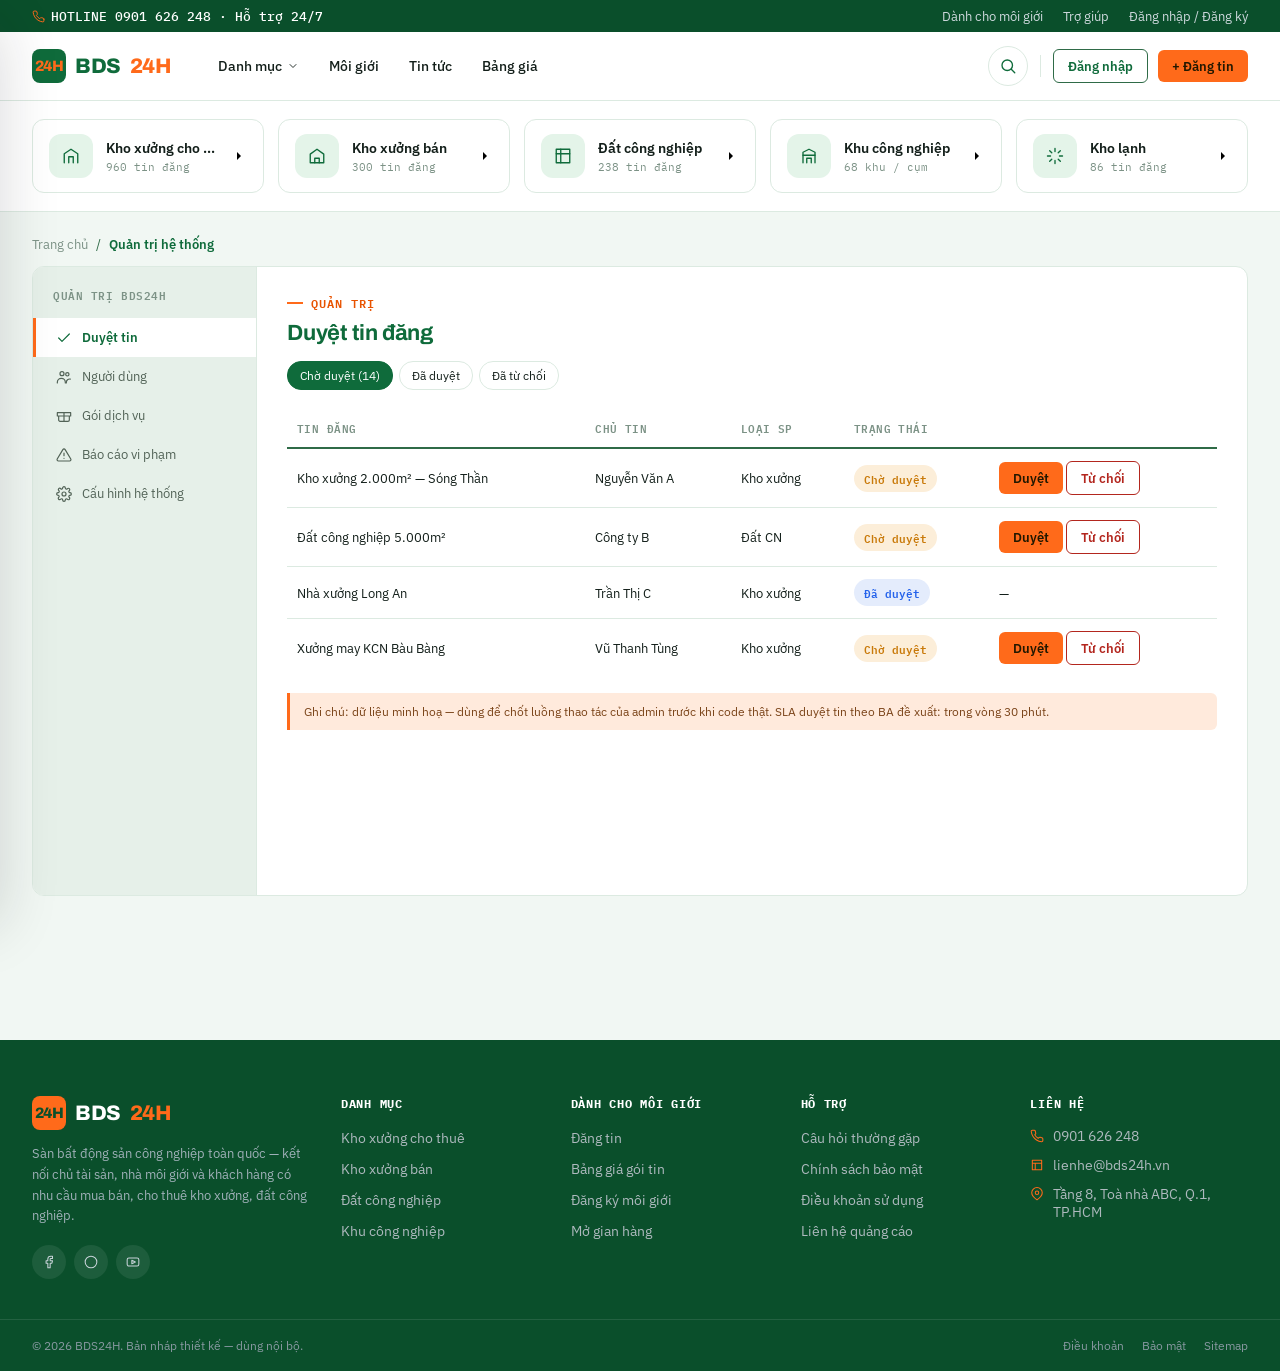
==== admin.html @ d1d82206 "Add files via upload" ====
<!doctype html>
<html lang="vi">
<head>
<meta charset="UTF-8">
<meta name="viewport" content="width=device-width, initial-scale=1.0">
<title>Trang quản trị — BDS24H</title>
<link rel="preconnect" href="https://fonts.googleapis.com">
<link href="https://fonts.googleapis.com/css2?family=Archivo:wght@600;700;800&family=IBM+Plex+Sans:wght@400;500;600&family=IBM+Plex+Mono:wght@400;500;600&display=swap" rel="stylesheet">
<link rel="stylesheet" href="assets/css/styles.css">
</head>
<body>

<!-- ============ HEADER (giống trang chủ) ============ -->
<div class="topbar">
  <div class="container">
    <div class="hotline">
      <svg class="ic" viewBox="0 0 24 24"><path d="M22 16.92v3a2 2 0 0 1-2.18 2 19.79 19.79 0 0 1-8.63-3.07 19.5 19.5 0 0 1-6-6 19.79 19.79 0 0 1-3.07-8.67A2 2 0 0 1 4.11 2h3a2 2 0 0 1 2 1.72c.127.96.361 1.903.7 2.81a2 2 0 0 1-.45 2.11L8.09 9.91a16 16 0 0 0 6 6l1.27-1.27a2 2 0 0 1 2.11-.45c.907.339 1.85.573 2.81.7A2 2 0 0 1 22 16.92z"/></svg>
      HOTLINE 0901 626 248 · Hỗ trợ 24/7
    </div>
    <div class="topbar-links">
      <a href="moi-gioi.html">Dành cho môi giới</a>
      <a href="#">Trợ giúp</a>
      <a href="#">Đăng nhập / Đăng ký</a>
    </div>
  </div>
</div>

<header class="site-header">
  <div class="header-row container">
    <a href="index.html" class="brand"><span class="mark">24H</span>BDS<span>24H</span></a>

    <button class="hamburger" aria-label="Menu">
      <svg class="ic" viewBox="0 0 24 24"><path d="M3 6h18M3 12h18M3 18h18"/></svg>
    </button>

    <ul class="main-nav">
      <li>
        <button class="nav-trigger">Danh mục
          <svg class="ic chev" viewBox="0 0 24 24"><path d="M6 9l6 6 6-6"/></svg>
        </button>
        <div class="megamenu">
          <div class="megamenu-col">
            <h4><svg class="ic" viewBox="0 0 24 24"><path d="M3 21V9l9-6 9 6v12"/><path d="M9 21v-8h6v8"/></svg>Kho xưởng cho thuê</h4>
            <a href="danh-sach.html">Trong khu công nghiệp <span class="count">612</span></a>
            <a href="danh-sach.html">Ngoài khu công nghiệp <span class="count">348</span></a>
          </div>
          <div class="megamenu-col">
            <h4><svg class="ic" viewBox="0 0 24 24"><path d="M3 9.5 12 3l9 6.5V21H3z"/><path d="M9 21v-6h6v6"/></svg>Kho xưởng bán</h4>
            <a href="danh-sach.html">Trong khu công nghiệp <span class="count">204</span></a>
            <a href="danh-sach.html">Ngoài khu công nghiệp <span class="count">96</span></a>
          </div>
          <div class="megamenu-col">
            <h4><svg class="ic" viewBox="0 0 24 24"><path d="M3 3h18v18H3z"/><path d="M3 9h18M9 3v18"/></svg>Đất công nghiệp</h4>
            <a href="danh-sach.html">Đất trong KCN <span class="count">150</span></a>
            <a href="danh-sach.html">Đất ngoài KCN <span class="count">88</span></a>
            <a href="khu-cong-nghiep.html">Khu công nghiệp <span class="count">42</span></a>
          </div>
          <div class="megamenu-promo">
            <div class="mp-card">
              <svg class="wm" viewBox="0 0 24 24" fill="none" stroke="currentColor" stroke-width="1.5"><path d="M4 21V7l8-4 8 4v14"/><path d="M4 11h16M9 21v-6h6v6"/></svg>
              <h5>Đăng tin miễn phí</h5>
              <p>Tiếp cận hàng nghìn nhà đầu tư mỗi ngày.</p>
              <a href="dang-tin.html" class="btn sm">+ Đăng tin ngay</a>
            </div>
          </div>
        </div>
      </li>
      <li><a href="moi-gioi.html">Môi giới</a></li>
      <li><a href="tin-tuc.html">Tin tức</a></li>
      <li><a href="goi-tin.html">Bảng giá</a></li>
    </ul>

    <div class="header-actions">
      <button class="header-search-btn" aria-label="Tìm kiếm">
        <svg class="ic" viewBox="0 0 24 24"><circle cx="11" cy="11" r="7"/><path d="m21 21-4.3-4.3"/></svg>
      </button>
      <div class="divider-v"></div>
      <a href="#" class="btn ghost sm">Đăng nhập</a>
      <a href="dang-tin.html" class="btn sm">+ Đăng tin</a>
    </div>
  </div>
</header>

<!-- ============ MOBILE NAV DRAWER ============ -->
<div class="mobile-nav">
  <div class="mn-head">
    <a href="index.html" class="brand"><span class="mark">24H</span>BDS<span>24H</span></a>
    <button class="mn-close" aria-label="Đóng menu"><svg class="ic" viewBox="0 0 24 24"><path d="M18 6 6 18M6 6l12 12"/></svg></button>
  </div>
  <div class="mn-search">
    <svg class="ic ic-in" viewBox="0 0 24 24"><circle cx="11" cy="11" r="7"/><path d="m21 21-4.3-4.3"/></svg>
    <input placeholder="Tìm kho xưởng, đất công nghiệp...">
  </div>
  <nav class="mn-links">
    <div class="mn-group-title">Danh mục</div>
    <a href="danh-sach.html"><svg class="ic sm" viewBox="0 0 24 24"><path d="M3 21V9l9-6 9 6v12"/><path d="M9 21v-8h6v8"/></svg>Kho xưởng cho thuê</a>
    <a href="danh-sach.html"><svg class="ic sm" viewBox="0 0 24 24"><path d="M3 9.5 12 3l9 6.5V21H3z"/><path d="M9 21v-6h6v6"/></svg>Kho xưởng bán</a>
    <a href="danh-sach.html"><svg class="ic sm" viewBox="0 0 24 24"><path d="M3 3h18v18H3z"/><path d="M3 9h18M9 3v18"/></svg>Đất công nghiệp</a>
    <a href="khu-cong-nghiep.html"><svg class="ic sm" viewBox="0 0 24 24"><path d="M4 21V7l8-4 8 4v14"/><path d="M4 11h16M9 21v-6h6v6"/></svg>Khu công nghiệp</a>
    <div class="mn-group-title">Khác</div>
    <a href="moi-gioi.html"><svg class="ic sm" viewBox="0 0 24 24"><circle cx="9" cy="7" r="3"/><path d="M2 21v-1a6 6 0 0 1 12 0v1"/><circle cx="17" cy="8" r="2.5"/><path d="M15.5 21v-1a5 5 0 0 1 6-4.9"/></svg>Môi giới</a>
    <a href="tin-tuc.html"><svg class="ic sm" viewBox="0 0 24 24"><path d="M4 4h16v16H4zM4 9h16M9 9v11"/></svg>Tin tức</a>
    <a href="goi-tin.html"><svg class="ic sm" viewBox="0 0 24 24"><path d="M20 12v6a2 2 0 0 1-2 2H6a2 2 0 0 1-2-2v-6M2 7h20v5H2zM12 7v13"/></svg>Bảng giá gói tin</a>
  </nav>
  <div class="mn-foot">
    <div class="mn-actions">
      <a href="#" class="btn ghost block">Đăng nhập</a>
      <a href="dang-tin.html" class="btn block">+ Đăng tin</a>
    </div>
    <div class="mn-hotline"><svg class="ic sm" viewBox="0 0 24 24"><path d="M22 16.92v3a2 2 0 0 1-2.18 2 19.79 19.79 0 0 1-8.63-3.07 19.5 19.5 0 0 1-6-6 19.79 19.79 0 0 1-3.07-8.67A2 2 0 0 1 4.11 2h3a2 2 0 0 1 2 1.72c.127.96.361 1.903.7 2.81a2 2 0 0 1-.45 2.11L8.09 9.91a16 16 0 0 0 6 6l1.27-1.27a2 2 0 0 1 2.11-.45c.907.339 1.85.573 2.81.7A2 2 0 0 1 22 16.92z"/></svg>HOTLINE 0901 626 248</div>
  </div>
</div>
<div class="nav-overlay"></div>

<!-- ============ CATEGORY RAIL (kiểu sàn TMĐT) ============ -->
<nav class="category-rail" aria-label="Danh mục nhanh">
  <div class="crail-list">
    <a class="crail-card" href="danh-sach.html">
      <span class="cc-icon"><svg class="ic" viewBox="0 0 24 24"><path d="M3 21V9l9-6 9 6v12"/><path d="M9 21v-8h6v8"/></svg></span>
      <span class="cc-text"><b>Kho xưởng cho thuê</b><small>960 tin đăng</small></span>
      <svg class="cc-arrow" viewBox="0 0 24 24"><path d="M9 6l6 6-6 6"/></svg>
    </a>
    <a class="crail-card" href="danh-sach.html">
      <span class="cc-icon"><svg class="ic" viewBox="0 0 24 24"><path d="M3 9.5 12 3l9 6.5V21H3z"/><path d="M9 21v-6h6v6"/></svg></span>
      <span class="cc-text"><b>Kho xưởng bán</b><small>300 tin đăng</small></span>
      <svg class="cc-arrow" viewBox="0 0 24 24"><path d="M9 6l6 6-6 6"/></svg>
    </a>
    <a class="crail-card" href="danh-sach.html">
      <span class="cc-icon"><svg class="ic" viewBox="0 0 24 24"><path d="M3 3h18v18H3z"/><path d="M3 9h18M9 3v18"/></svg></span>
      <span class="cc-text"><b>Đất công nghiệp</b><small>238 tin đăng</small></span>
      <svg class="cc-arrow" viewBox="0 0 24 24"><path d="M9 6l6 6-6 6"/></svg>
    </a>
    <a class="crail-card" href="khu-cong-nghiep.html">
      <span class="cc-icon"><svg class="ic" viewBox="0 0 24 24"><path d="M4 21V7l8-4 8 4v14"/><path d="M4 11h16M9 21v-6h6v6"/></svg></span>
      <span class="cc-text"><b>Khu công nghiệp</b><small>68 khu / cụm</small></span>
      <svg class="cc-arrow" viewBox="0 0 24 24"><path d="M9 6l6 6-6 6"/></svg>
    </a>
    <a class="crail-card" href="danh-sach.html">
      <span class="cc-icon"><svg class="ic" viewBox="0 0 24 24"><path d="M12 2v4M12 18v4M4.9 4.9l2.8 2.8M16.3 16.3l2.8 2.8M2 12h4M18 12h4M4.9 19.1l2.8-2.8M16.3 7.7l2.8-2.8"/></svg></span>
      <span class="cc-text"><b>Kho lạnh</b><small>86 tin đăng</small></span>
      <svg class="cc-arrow" viewBox="0 0 24 24"><path d="M9 6l6 6-6 6"/></svg>
    </a>
  </div>
</nav>


<!-- ============ TRANG QUẢN TRỊ ============ -->
<div class="container" style="padding-top:24px;padding-bottom:64px">
  <div class="breadcrumb">
    <a href="index.html">Trang chủ</a><span class="sep">/</span>
    <span class="curr">Quản trị hệ thống</span>
  </div>

  <div class="appgrid">
    <div class="sidenav">
      <div class="sn-head">Quản trị BDS24H</div>
      <a class="on" data-panel="duyet"><svg class="ic" viewBox="0 0 24 24"><path d="M20 6 9 17l-5-5"/></svg>Duyệt tin</a>
      <a data-panel="user"><svg class="ic" viewBox="0 0 24 24"><circle cx="9" cy="7" r="3"/><path d="M2 21v-1a6 6 0 0 1 12 0v1"/><circle cx="17" cy="8" r="2.5"/><path d="M15.5 21v-1a5 5 0 0 1 6-4.9"/></svg>Người dùng</a>
      <a data-panel="goi"><svg class="ic" viewBox="0 0 24 24"><path d="M20 12v6a2 2 0 0 1-2 2H6a2 2 0 0 1-2-2v-6M2 7h20v5H2zM12 7v13"/></svg>Gói dịch vụ</a>
      <a data-panel="baocao"><svg class="ic" viewBox="0 0 24 24"><path d="M12 9v4M12 17h.01"/><path d="M10.29 3.86 1.82 18a2 2 0 0 0 1.71 3h16.94a2 2 0 0 0 1.71-3L13.71 3.86a2 2 0 0 0-3.42 0z"/></svg>Báo cáo vi phạm</a>
      <a data-panel="config"><svg class="ic" viewBox="0 0 24 24"><circle cx="12" cy="12" r="3"/><path d="M19.4 15a1.7 1.7 0 0 0 .3 1.9l.1.1a2 2 0 1 1-2.8 2.8l-.1-.1a1.7 1.7 0 0 0-1.9-.3 1.7 1.7 0 0 0-1 1.5V21a2 2 0 1 1-4 0v-.1a1.7 1.7 0 0 0-1-1.6 1.7 1.7 0 0 0-1.9.3l-.1.1a2 2 0 1 1-2.8-2.8l.1-.1a1.7 1.7 0 0 0 .3-1.9 1.7 1.7 0 0 0-1.5-1H3a2 2 0 1 1 0-4h.1a1.7 1.7 0 0 0 1.6-1 1.7 1.7 0 0 0-.3-1.9l-.1-.1a2 2 0 1 1 2.8-2.8l.1.1a1.7 1.7 0 0 0 1.9.3H9a1.7 1.7 0 0 0 1-1.5V3a2 2 0 1 1 4 0v.1a1.7 1.7 0 0 0 1 1.5 1.7 1.7 0 0 0 1.9-.3l.1-.1a2 2 0 1 1 2.8 2.8l-.1.1a1.7 1.7 0 0 0-.3 1.9V9a1.7 1.7 0 0 0 1.5 1H21a2 2 0 1 1 0 4h-.1a1.7 1.7 0 0 0-1.5 1z"/></svg>Cấu hình hệ thống</a>
    </div>

    <div class="appmain">
      <!-- PANEL: DUYỆT TIN -->
      <div class="panel on" data-panel="duyet">
        <div class="eyebrow">Quản trị</div>
        <h1 style="font-size:22px;margin-bottom:16px">Duyệt tin đăng</h1>
        <div class="chiprow" style="margin-bottom:18px"><span class="chip on">Chờ duyệt (14)</span><span class="chip">Đã duyệt</span><span class="chip">Đã từ chối</span></div>
        <table>
          <tr><th>Tin đăng</th><th>Chủ tin</th><th>Loại SP</th><th>Trạng thái</th><th></th></tr>
          <tr><td>Kho xưởng 2.000m² — Sóng Thần</td><td>Nguyễn Văn A</td><td>Kho xưởng</td><td><span class="badge warn">Chờ duyệt</span></td><td><button class="btn sm">Duyệt</button> <button class="btn danger sm">Từ chối</button></td></tr>
          <tr><td>Đất công nghiệp 5.000m²</td><td>Công ty B</td><td>Đất CN</td><td><span class="badge warn">Chờ duyệt</span></td><td><button class="btn sm">Duyệt</button> <button class="btn danger sm">Từ chối</button></td></tr>
          <tr><td>Nhà xưởng Long An</td><td>Trần Thị C</td><td>Kho xưởng</td><td><span class="badge ok">Đã duyệt</span></td><td class="sub">—</td></tr>
          <tr><td>Xưởng may KCN Bàu Bàng</td><td>Vũ Thanh Tùng</td><td>Kho xưởng</td><td><span class="badge warn">Chờ duyệt</span></td><td><button class="btn sm">Duyệt</button> <button class="btn danger sm">Từ chối</button></td></tr>
        </table>
        <div class="note">Ghi chú: dữ liệu minh hoạ — dùng để chốt luồng thao tác của admin trước khi code thật. SLA duyệt tin theo BA đề xuất: trong vòng 30 phút.</div>
      </div>

      <!-- PANEL: NGƯỜI DÙNG -->
      <div class="panel" data-panel="user">
        <div class="eyebrow">Quản trị</div>
        <h1 style="font-size:22px;margin-bottom:16px">Quản lý người dùng</h1>
        <div class="chiprow" style="margin-bottom:18px"><span class="chip on">Tất cả</span><span class="chip">Chủ tài sản</span><span class="chip">Môi giới</span><span class="chip">Khách hàng</span></div>
        <table>
          <tr><th>Họ tên</th><th>Loại tài khoản</th><th>SĐT</th><th>Trạng thái</th><th></th></tr>
          <tr><td>Nguyễn Văn A</td><td>Môi giới</td><td class="mono">0901 xxx 248</td><td><span class="badge ok">Hoạt động</span></td><td><button class="btn ghost sm">Xem</button></td></tr>
          <tr><td>Trần Thị B</td><td>Chủ tài sản</td><td class="mono">0912 xxx 552</td><td><span class="badge ok">Hoạt động</span></td><td><button class="btn ghost sm">Xem</button></td></tr>
          <tr><td>Công ty Phát Đạt</td><td>Môi giới</td><td class="mono">0933 xxx 110</td><td><span class="badge ok">Hoạt động</span></td><td><button class="btn ghost sm">Xem</button></td></tr>
          <tr><td>Lê Văn D</td><td>Khách hàng</td><td class="mono">0977 xxx 883</td><td><span class="badge off">Chưa xác minh</span></td><td><button class="btn ghost sm">Xem</button></td></tr>
        </table>
      </div>

      <!-- PANEL: GÓI DỊCH VỤ -->
      <div class="panel" data-panel="goi">
        <div class="eyebrow">Quản trị</div>
        <h1 style="font-size:22px;margin-bottom:16px">Quản lý gói dịch vụ</h1>
        <table>
          <tr><th>Gói</th><th>Giá</th><th>Thời hạn</th><th>Trạng thái</th><th></th></tr>
          <tr><td>Cơ bản</td><td class="mono">Miễn phí</td><td class="mono">7 ngày</td><td><span class="badge ok">Đang bật</span></td><td><button class="btn ghost sm">Sửa</button></td></tr>
          <tr><td>Nổi bật</td><td class="mono">99.000đ</td><td class="mono">15 ngày</td><td><span class="badge ok">Đang bật</span></td><td><button class="btn ghost sm">Sửa</button></td></tr>
          <tr><td>VIP</td><td class="mono">299.000đ</td><td class="mono">30 ngày</td><td><span class="badge ok">Đang bật</span></td><td><button class="btn ghost sm">Sửa</button></td></tr>
        </table>
        <button class="btn dark" style="margin-top:16px">+ Tạo gói mới</button>
      </div>

      <!-- PANEL: BÁO CÁO VI PHẠM -->
      <div class="panel" data-panel="baocao">
        <div class="eyebrow">Quản trị</div>
        <h1 style="font-size:22px;margin-bottom:16px">Báo cáo vi phạm</h1>
        <table>
          <tr><th>Tin bị báo cáo</th><th>Lý do</th><th>Người báo cáo</th><th>Trạng thái</th><th></th></tr>
          <tr><td>Kho xưởng giá rẻ bất thường</td><td>Nghi ngờ lừa đảo</td><td>Khách ẩn danh</td><td><span class="badge warn">Chờ xử lý</span></td><td><button class="btn ghost sm">Xem xét</button></td></tr>
          <tr><td>Đất công nghiệp — sai vị trí</td><td>Thông tin sai lệch</td><td>user_88213</td><td><span class="badge warn">Chờ xử lý</span></td><td><button class="btn ghost sm">Xem xét</button></td></tr>
        </table>
      </div>

      <!-- PANEL: CẤU HÌNH -->
      <div class="panel" data-panel="config">
        <div class="eyebrow">Quản trị</div>
        <h1 style="font-size:22px;margin-bottom:16px">Cấu hình hệ thống</h1>
        <div class="block-card">
          <div class="block-title">Điều kiện hội viên</div>
          <div class="grid g2">
            <div class="fld"><label>Hoạt động tối thiểu (tháng)</label><input value="3"></div>
            <div class="fld"><label>Số lần up tối thiểu</label><input value="3"></div>
            <div class="fld"><label>Mua trước tối thiểu (đ)</label><input value="1.000.000"></div>
            <div class="fld"><label>Duyệt tự động</label><select><option>Thủ công (admin duyệt)</option><option>Tự động</option></select></div>
          </div>
        </div>
        <button class="btn dark" style="margin-top:16px">Lưu cấu hình</button>
      </div>
    </div>
  </div>
</div>

<script>
document.querySelectorAll('.sidenav a[data-panel]').forEach(a=>{
  a.addEventListener('click', ()=>{
    document.querySelectorAll('.sidenav a').forEach(x=>x.classList.remove('on'));
    document.querySelectorAll('.panel').forEach(x=>x.classList.remove('on'));
    a.classList.add('on');
    document.querySelector('.panel[data-panel="'+a.dataset.panel+'"]').classList.add('on');
  });
});
</script>
<style>.panel{display:none}.panel.on{display:block}</style>


<!-- ============ FOOTER (giống trang chủ) ============ -->
<footer class="site-footer">
  <div class="footer-top container">
    <div class="footer-grid">
      <div class="footer-brand">
        <a href="index.html" class="brand"><span class="mark">24H</span>BDS<span>24H</span></a>
        <p class="footer-desc">Sàn bất động sản công nghiệp toàn quốc — kết nối chủ tài sản, nhà môi giới và khách hàng có nhu cầu mua bán, cho thuê kho xưởng, đất công nghiệp.</p>
        <div class="footer-social">
          <a href="#" aria-label="Facebook"><svg class="ic sm" viewBox="0 0 24 24"><path d="M18 2h-3a5 5 0 0 0-5 5v3H7v4h3v8h4v-8h3l1-4h-4V7a1 1 0 0 1 1-1h3z"/></svg></a>
          <a href="#" aria-label="Zalo"><svg class="ic sm" viewBox="0 0 24 24"><circle cx="12" cy="12" r="10"/></svg></a>
          <a href="#" aria-label="Youtube"><svg class="ic sm" viewBox="0 0 24 24"><rect x="2" y="5" width="20" height="14" rx="3"/><path d="M10 9l6 3-6 3z"/></svg></a>
        </div>
      </div>
      <div class="footer-col">
        <h4>Danh mục</h4>
        <ul>
          <li><a href="danh-sach.html">Kho xưởng cho thuê</a></li>
          <li><a href="danh-sach.html">Kho xưởng bán</a></li>
          <li><a href="danh-sach.html">Đất công nghiệp</a></li>
          <li><a href="khu-cong-nghiep.html">Khu công nghiệp</a></li>
        </ul>
      </div>
      <div class="footer-col">
        <h4>Dành cho môi giới</h4>
        <ul>
          <li><a href="dang-tin.html">Đăng tin</a></li>
          <li><a href="goi-tin.html">Bảng giá gói tin</a></li>
          <li><a href="moi-gioi.html">Đăng ký môi giới</a></li>
          <li><a href="gian-hang.html">Mở gian hàng</a></li>
        </ul>
      </div>
      <div class="footer-col">
        <h4>Hỗ trợ</h4>
        <ul>
          <li><a href="#">Câu hỏi thường gặp</a></li>
          <li><a href="#">Chính sách bảo mật</a></li>
          <li><a href="#">Điều khoản sử dụng</a></li>
          <li><a href="#">Liên hệ quảng cáo</a></li>
        </ul>
      </div>
      <div class="footer-col">
        <h4>Liên hệ</h4>
        <ul class="footer-contact">
          <li><svg class="ic sm" viewBox="0 0 24 24"><path d="M22 16.92v3a2 2 0 0 1-2.18 2 19.79 19.79 0 0 1-8.63-3.07 19.5 19.5 0 0 1-6-6 19.79 19.79 0 0 1-3.07-8.67A2 2 0 0 1 4.11 2h3a2 2 0 0 1 2 1.72c.127.96.361 1.903.7 2.81a2 2 0 0 1-.45 2.11L8.09 9.91a16 16 0 0 0 6 6l1.27-1.27a2 2 0 0 1 2.11-.45c.907.339 1.85.573 2.81.7A2 2 0 0 1 22 16.92z"/></svg>0901 626 248</li>
          <li><svg class="ic sm" viewBox="0 0 24 24"><path d="M4 4h16v16H4zM4 9h16M9 9v11"/></svg>lienhe@bds24h.vn</li>
          <li><svg class="ic sm" viewBox="0 0 24 24"><path d="M21 10c0 6-9 12-9 12S3 16 3 10a9 9 0 0 1 18 0z"/><circle cx="12" cy="10" r="3"/></svg>Tầng 8, Toà nhà ABC, Q.1, TP.HCM</li>
        </ul>
      </div>
    </div>
  </div>
  <div class="footer-bottom container">
    <span>© 2026 BDS24H. Bản nháp thiết kế — dùng nội bộ.</span>
    <div class="legal"><a href="#">Điều khoản</a><a href="#">Bảo mật</a><a href="#">Sitemap</a></div>
  </div>
</footer>

<script src="assets/js/main.js"></script>
<script src="assets/js/main.js"></script>
</body>
</html>
---- assets/css/styles.css ----
/* =========================================================
   BDS24H — Design tokens & shared styles
   ========================================================= */

:root{
  /* palette v3 — theo tone chủ đạo của khoxuongdep.com.vn: xanh lá (tin cậy,
     công nghiệp/hạ tầng xanh) trên nền trắng, cam làm điểm nhấn CTA */
  --ink:#131F1A;
  --paper:#F1F7F3;
  --paper-dk:#E6F0E9;
  --panel:#FFFFFF;
  --steel:#178A4C;
  --steel-dk:#0F6B3B;
  --steel-dker:#0A4F2B;
  --steel-lt:#71A78C;
  --steel-pale:#E4F4E9;
  --amber:#FF6A1A;
  --amber-dk:#E85300;
  --amber-pale:#FFEADC;
  --line:#DCEAE1;
  --line-dk:#2F6B47;
  --ok:#2563EB;
  --ok-bg:#E4ECFC;
  --warn:#C97A0A;
  --warn-bg:#FCEED9;
  --off:#7C9286;
  --text-muted:#526357;
  --blueprint:repeating-linear-gradient(0deg, rgba(15,107,59,.06) 0 1px, transparent 1px 24px),
              repeating-linear-gradient(90deg, rgba(15,107,59,.06) 0 1px, transparent 1px 24px);

  --r-sm:6px;
  --r:12px;
  --r-lg:18px;
  --shadow-sm:0 2px 8px rgba(23,26,28,.06);
  --shadow-md:0 10px 28px rgba(23,26,28,.09);
  --shadow-lg:0 24px 56px rgba(23,26,28,.16);

  --container:1280px;
}

*,*::before,*::after{box-sizing:border-box;}
html{scroll-behavior:smooth;}
body{
  margin:0;
  font-family:'IBM Plex Sans',Arial,sans-serif;
  background:var(--paper);
  color:var(--ink);
  -webkit-font-smoothing:antialiased;
}
img{max-width:100%;display:block;}
a{color:inherit;text-decoration:none;}
ul{list-style:none;margin:0;padding:0;}
button{font-family:inherit;}
h1,h2,h3,h4,.disp{font-family:'Archivo',sans-serif;letter-spacing:-0.01em;color:var(--steel-dk);margin:0;}
.mono{font-family:'IBM Plex Mono',monospace;}
.container{max-width:var(--container);margin:0 auto;padding:0 32px;}

.eyebrow{
  font-family:'IBM Plex Mono',monospace;font-size:11.5px;text-transform:uppercase;
  letter-spacing:.09em;color:var(--amber-dk);font-weight:600;margin-bottom:8px;
  display:flex;align-items:center;gap:8px;
}
.eyebrow::before{content:'';width:16px;height:2px;background:var(--amber);}

/* =========== buttons =========== */
.btn{
  display:inline-flex;align-items:center;justify-content:center;gap:8px;
  background:var(--amber);color:#221800;border:none;
  padding:12px 22px;border-radius:var(--r-sm);font-weight:600;font-size:14px;
  cursor:pointer;font-family:'IBM Plex Sans',sans-serif;transition:.15s ease;white-space:nowrap;
}
.btn:hover{background:var(--amber-dk);transform:translateY(-1px);}
.btn.dark{background:var(--steel-dk);color:#fff;}
.btn.dark:hover{background:var(--steel-dker);}
.btn.ghost{background:transparent;color:var(--steel-dk);border:1.5px solid var(--line-dk);}
.btn.ghost:hover{background:var(--steel-dk);color:#fff;border-color:var(--steel-dk);}
.btn.on-dark{background:rgba(255,255,255,.1);color:#fff;border:1.5px solid rgba(255,255,255,.35);}
.btn.on-dark:hover{background:rgba(255,255,255,.18);}
.btn.danger{background:#fff;color:#B3261E;border:1.5px solid #B3261E;}
.btn.danger:hover{background:#B3261E;color:#fff;}
.btn.sm{padding:8px 14px;font-size:12.5px;}
.btn.block{width:100%;}
.btn.icon-only{padding:10px;}
.btn:disabled{opacity:.5;cursor:not-allowed;transform:none;}
.link{color:var(--steel);text-decoration:underline;text-underline-offset:2px;font-size:13px;cursor:pointer;}
.link:hover{color:var(--amber-dk);}

/* =========== icon =========== */
.ic{width:18px;height:18px;flex:none;stroke:currentColor;fill:none;stroke-width:1.8;stroke-linecap:round;stroke-linejoin:round;}
.ic.sm{width:14px;height:14px;}
.ic.lg{width:28px;height:28px;}

/* =========================================================
   HEADER
   ========================================================= */
.topbar{background:var(--steel-dker);color:#cfd9de;font-size:12.5px;}
.topbar .container{display:flex;align-items:center;justify-content:space-between;padding:8px 32px;}
.topbar .hotline{display:flex;align-items:center;gap:6px;font-family:'IBM Plex Mono',monospace;color:#fff;font-weight:500;}
.topbar .hotline .ic{width:13px;height:13px;color:var(--amber);}
.topbar-links{display:flex;gap:20px;}
.topbar-links a:hover{color:#fff;}

.site-header{background:#fff;border-bottom:1px solid var(--line);position:sticky;top:0;z-index:50;}
.header-row{display:flex;align-items:center;gap:32px;padding:14px 32px;}
.brand{display:flex;align-items:center;gap:9px;font-family:'Archivo',sans-serif;font-weight:800;font-size:21px;letter-spacing:-0.02em;color:var(--steel-dk);flex:none;}
.brand .mark{width:34px;height:34px;border-radius:8px;background:var(--steel-dk);display:flex;align-items:center;justify-content:center;color:var(--amber);font-size:15px;}
.brand span{color:var(--amber);}

.main-nav{display:flex;align-items:center;gap:2px;flex:1;}
.main-nav>li{position:relative;}
.main-nav>li>a,.main-nav>li>button.nav-trigger{
  display:flex;align-items:center;gap:5px;padding:10px 14px;border-radius:var(--r-sm);
  font-size:14px;font-weight:500;color:var(--ink);background:none;border:none;cursor:pointer;
  position:relative;
}
.main-nav>li>a:hover,.main-nav>li>button.nav-trigger:hover,.main-nav>li.open>button.nav-trigger{background:var(--steel-pale);color:var(--steel-dk);}
.main-nav>li>a.active,.main-nav>li>button.nav-trigger.active{color:var(--steel-dk);font-weight:600;}
.main-nav>li>a.active::after,.main-nav>li>button.nav-trigger.active::after{content:'';position:absolute;left:14px;right:14px;bottom:2px;height:2px;border-radius:2px;background:var(--amber);}
.main-nav .chev{width:12px;height:12px;transition:transform .15s;}
.main-nav>li.open .chev{transform:rotate(180deg);}

.megamenu{
  position:absolute;top:calc(100% + 10px);left:0;background:#fff;border:1px solid var(--line);
  border-radius:var(--r);box-shadow:var(--shadow-lg);padding:22px 0;display:none;
  grid-template-columns:repeat(3,208px) 200px;gap:0;z-index:60;border-top:3px solid var(--steel);overflow:hidden;
}
.main-nav li.open .megamenu{display:grid;}
.megamenu-col{padding:0 22px;}
.megamenu-col+.megamenu-col{border-left:1px solid var(--line);}
.megamenu-col h4{display:flex;align-items:center;gap:7px;font-size:11px;text-transform:uppercase;letter-spacing:.06em;color:var(--steel-lt);font-family:'IBM Plex Mono',monospace;margin:0 0 10px;font-weight:600;}
.megamenu-col h4 .ic{width:15px;height:15px;color:var(--steel);flex:none;}
.megamenu-col a{display:flex;align-items:center;justify-content:space-between;padding:8px 10px;border-radius:6px;font-size:13.5px;color:var(--ink);transition:background .12s,padding-left .12s;}
.megamenu-col a:hover{background:var(--steel-pale);color:var(--steel-dk);padding-left:14px;}
.megamenu-col a .count{font-family:'IBM Plex Mono',monospace;font-size:11px;color:var(--off);}
.megamenu-promo{padding:0 22px;border-left:1px solid var(--line);display:flex;align-items:stretch;}
.megamenu-promo .mp-card{background:linear-gradient(150deg,var(--steel-dk),var(--steel-dker));border-radius:var(--r-sm);padding:16px;color:#fff;position:relative;overflow:hidden;width:100%;display:flex;flex-direction:column;}
.megamenu-promo .mp-card svg.wm{position:absolute;right:-12px;bottom:-12px;width:76px;height:76px;opacity:.18;}
.megamenu-promo .mp-card h5{font-size:14px;margin-bottom:5px;font-family:'Archivo',sans-serif;}
.megamenu-promo .mp-card p{font-size:11.5px;color:#cfe4d6;margin-bottom:14px;line-height:1.5;}
.megamenu-promo .mp-card .btn{margin-top:auto;justify-content:center;}

.header-actions{display:flex;align-items:center;gap:10px;flex:none;}
.header-search-btn{width:40px;height:40px;border-radius:50%;border:1px solid var(--line);background:#fff;display:flex;align-items:center;justify-content:center;cursor:pointer;color:var(--steel-dk);transition:.12s;}
.header-search-btn:hover{background:var(--steel-pale);border-color:var(--steel-pale);}
.header-actions .divider-v{width:1px;height:22px;background:var(--line);margin:0 2px;}
.hamburger{display:none;}

/* Mobile nav drawer */
.mobile-nav{
  position:fixed;top:0;left:0;bottom:0;width:320px;max-width:86vw;background:#fff;z-index:220;
  transform:translateX(-100%);transition:.22s ease;display:flex;flex-direction:column;box-shadow:var(--shadow-lg);
}
.mobile-nav.open{transform:translateX(0);}
.mn-head{display:flex;align-items:center;justify-content:space-between;padding:16px 18px;border-bottom:1px solid var(--line);flex:none;}
.mn-close{width:34px;height:34px;border-radius:50%;border:1px solid var(--line);background:#fff;display:flex;align-items:center;justify-content:center;color:var(--ink);cursor:pointer;}
.mn-close:hover{background:var(--steel-pale);}
.mn-search{position:relative;margin:14px 18px;flex:none;}
.mn-search .ic-in{position:absolute;left:12px;top:50%;transform:translateY(-50%);width:16px;height:16px;color:var(--off);}
.mn-search input{width:100%;padding:10px 12px 10px 36px;border:1px solid var(--line);border-radius:var(--r-sm);font-size:13.5px;font-family:inherit;background:var(--paper);}
.mn-links{flex:1;overflow-y:auto;padding:4px 10px 14px;}
.mn-group-title{font-size:10.5px;text-transform:uppercase;letter-spacing:.06em;color:var(--off);font-family:'IBM Plex Mono',monospace;font-weight:600;padding:12px 10px 6px;}
.mn-links a{display:flex;align-items:center;gap:10px;padding:11px 10px;border-radius:var(--r-sm);font-size:14px;color:var(--ink);font-weight:500;}
.mn-links a .ic{color:var(--steel);flex:none;}
.mn-links a:hover{background:var(--steel-pale);color:var(--steel-dk);}
.mn-foot{flex:none;padding:14px 18px;border-top:1px solid var(--line);background:var(--paper);}
.mn-actions{display:flex;gap:8px;margin-bottom:12px;}
.mn-actions .btn{flex:1;text-align:center;justify-content:center;}
.mn-hotline{display:flex;align-items:center;gap:7px;font-size:12.5px;color:var(--steel-dk);font-family:'IBM Plex Mono',monospace;font-weight:600;justify-content:center;}
.mn-hotline .ic{color:var(--amber);}
.nav-overlay{display:none;}
.nav-overlay.open{display:block;position:fixed;inset:0;background:rgba(20,25,25,.5);z-index:210;}

/* =========================================================
   FOOTER
   ========================================================= */
.site-footer{background:var(--steel-dker);color:#c7d2d8;margin-top:80px;}
.footer-top{padding:56px 32px 40px;}
.footer-grid{display:grid;grid-template-columns:1.4fr 1fr 1fr 1fr 1.1fr;gap:32px;}
.footer-brand .brand{color:#fff;}
.footer-brand .brand .mark{background:var(--amber);color:var(--steel-dker);}
.footer-brand .brand span{color:var(--amber);}
.footer-desc{font-size:13px;color:#9fb0b8;line-height:1.6;margin:14px 0 18px;max-width:280px;}
.footer-social{display:flex;gap:8px;}
.footer-social a{width:34px;height:34px;border-radius:50%;background:rgba(255,255,255,.08);display:flex;align-items:center;justify-content:center;}
.footer-social a:hover{background:var(--amber);color:var(--steel-dker);}
.footer-col h4{font-size:12px;text-transform:uppercase;letter-spacing:.06em;color:#fff;margin:0 0 16px;font-family:'IBM Plex Mono',monospace;}
.footer-col ul li{margin-bottom:11px;}
.footer-col a{font-size:13.5px;color:#aeb9be;}
.footer-col a:hover{color:#fff;}
.footer-contact li{display:flex;gap:9px;font-size:13.5px;color:#aeb9be;align-items:flex-start;}
.footer-contact .ic{color:var(--amber);margin-top:2px;}
.footer-bottom{border-top:1px solid rgba(255,255,255,.1);padding:18px 32px;display:flex;justify-content:space-between;align-items:center;font-size:12px;color:#8798a0;}
.footer-bottom .legal{display:flex;gap:18px;}
.footer-bottom .legal a:hover{color:#fff;}

/* =========================================================
   GRID / CARD PRIMITIVES
   ========================================================= */
.grid{display:grid;gap:20px;}
.g2{grid-template-columns:repeat(2,1fr);}
.g3{grid-template-columns:repeat(3,1fr);}
.g4{grid-template-columns:repeat(4,1fr);}
.card{background:var(--panel);border:1px solid var(--line);border-radius:var(--r);overflow:hidden;}

/* =========================================================
   PRODUCT CARD
   ========================================================= */
.pcard{background:var(--panel);border:1px solid var(--line);border-radius:var(--r);overflow:hidden;transition:.18s ease;position:relative;display:flex;flex-direction:column;}
.pcard:hover{box-shadow:var(--shadow-md);transform:translateY(-3px);border-color:var(--steel-lt);}
.pcard-media{aspect-ratio:4/3;position:relative;background:
  linear-gradient(150deg,var(--steel-dk),var(--steel-dker) 75%);
  overflow:hidden;
}
.pcard-media svg.wm{position:absolute;inset:0;margin:auto;width:44%;opacity:.16;color:#fff;}
.pcard-media::before,.pcard-media::after{content:'';position:absolute;width:14px;height:14px;border-color:rgba(255,255,255,.55);z-index:1;pointer-events:none;}
.pcard-media::before{top:8px;left:8px;border-top:1.5px solid;border-left:1.5px solid;}
.pcard-media::after{bottom:8px;right:8px;border-bottom:1.5px solid;border-right:1.5px solid;}
.pcard-media .ribbon{position:absolute;top:10px;left:10px;background:var(--amber);color:#221800;font-size:10.5px;font-weight:700;padding:4px 10px;border-radius:20px;font-family:'IBM Plex Mono',monospace;letter-spacing:.03em;z-index:2;}
.pcard-media .ribbon.vip{background:var(--steel-dk);color:#fff;}
.pcard-media .fav{position:absolute;top:10px;right:10px;width:30px;height:30px;border-radius:50%;background:rgba(255,255,255,.92);display:flex;align-items:center;justify-content:center;cursor:pointer;z-index:2;}
.pcard-media .fav .ic{width:15px;height:15px;color:var(--steel-dk);}
.pcard-media .kcn-tag{position:absolute;bottom:10px;left:10px;background:rgba(20,31,38,.72);color:#fff;font-size:10.5px;padding:4px 9px;border-radius:5px;backdrop-filter:blur(2px);font-family:'IBM Plex Mono',monospace;z-index:2;}
.pcard-body{padding:14px 16px 16px;display:flex;flex-direction:column;gap:8px;flex:1;}
.pcard-title{font-weight:600;font-size:14.5px;line-height:1.4;margin:0;color:var(--ink);}
.pcard:hover .pcard-title{color:var(--steel);}
.pcard-loc{display:flex;align-items:center;gap:5px;font-size:12px;color:var(--text-muted);}
.pcard-loc .ic{width:13px;height:13px;color:var(--steel-lt);}
.pcard-specs{display:flex;flex-wrap:wrap;gap:6px;margin-top:2px;}
.spec-pill{display:inline-flex;align-items:center;gap:5px;background:var(--steel-pale);color:var(--steel-dk);font-family:'IBM Plex Mono',monospace;font-size:11px;padding:5px 9px;border-radius:5px;}
.spec-pill .ic{width:12px;height:12px;}
.pcard-foot{margin-top:auto;padding-top:10px;border-top:1px solid var(--line);display:flex;align-items:center;justify-content:space-between;}
.price{color:var(--amber-dk);font-weight:700;font-size:15px;font-family:'IBM Plex Mono',monospace;}
.price small{color:var(--off);font-weight:500;font-size:11px;}
.pcard-foot .call{width:34px;height:34px;border-radius:50%;background:var(--steel-dk);color:#fff;display:flex;align-items:center;justify-content:center;}
.pcard-foot .call:hover{background:var(--amber);color:#221800;}

/* =========================================================
   HERO
   ========================================================= */
.hero{
  background:
    radial-gradient(920px 480px at 88% 0%, rgba(255,106,26,.18), transparent 60%),
    linear-gradient(165deg,var(--steel-dker),var(--steel-dk) 60%,#1E9E5C);
  color:#fff;position:relative;overflow:hidden;
}
.hero::after{
  content:'';position:absolute;inset:0;opacity:.6;pointer-events:none;
  background-image:
    linear-gradient(rgba(255,255,255,.06) 1px, transparent 1px),
    linear-gradient(90deg, rgba(255,255,255,.06) 1px, transparent 1px);
  background-size:44px 44px;
  mask-image:linear-gradient(180deg, transparent, #000 30%, #000 70%, transparent);
}
.hero-inner{position:relative;padding:56px 32px 0;display:grid;grid-template-columns:1.2fr 1fr;gap:24px;align-items:center;}
.hero-copy{max-width:600px;}
.hero-eyebrow{display:inline-flex;align-items:center;gap:8px;background:rgba(255,255,255,.08);border:1px solid rgba(255,255,255,.16);padding:6px 14px;border-radius:20px;font-family:'IBM Plex Mono',monospace;font-size:11.5px;letter-spacing:.04em;color:#e7ecee;}
.hero-eyebrow .dot{width:6px;height:6px;border-radius:50%;background:#54D17E;}
.hero h1{font-size:42px;line-height:1.14;margin:20px 0 14px;color:#fff;}
.hero h1 em{font-style:normal;color:var(--amber);}
.hero .lede{font-size:15.5px;color:#cdd8f2;max-width:520px;margin:0 0 28px;line-height:1.6;}
.hero-cta{display:flex;gap:12px;flex-wrap:wrap;}

/* blueprint illustration (thay cho khối search cũ) */
.hero-visual{position:relative;width:360px;height:360px;justify-self:end;margin:18px 26px 0 0;flex:none;}
.hero-visual .frame{position:absolute;inset:0;border:1.5px dashed rgba(255,255,255,.3);border-radius:var(--r-lg);}
.hero-visual .frame::before,.hero-visual .frame::after{content:'';position:absolute;width:18px;height:18px;border:2px solid var(--amber);}
.hero-visual .frame::before{top:-2px;left:-2px;border-right:none;border-bottom:none;}
.hero-visual .frame::after{bottom:-2px;right:-2px;border-left:none;border-top:none;}
.hero-visual-inner{position:absolute;inset:24px;background:rgba(255,255,255,.07);border:1px solid rgba(255,255,255,.18);border-radius:var(--r);display:flex;align-items:center;justify-content:center;}
.hero-visual-inner svg{width:56%;height:56%;color:rgba(255,255,255,.85);}
.hero-visual .measure-top{position:absolute;top:-22px;left:24px;right:24px;border-top:1px dashed rgba(255,255,255,.4);text-align:center;font-family:'IBM Plex Mono',monospace;font-size:10px;color:rgba(255,255,255,.6);padding-top:4px;}
.hero-visual .tag{position:absolute;background:#fff;color:var(--steel-dk);font-family:'IBM Plex Mono',monospace;font-size:10.5px;font-weight:600;padding:6px 11px;border-radius:7px;box-shadow:var(--shadow-md);display:flex;align-items:center;gap:6px;white-space:nowrap;}
.hero-visual .tag .ic{width:13px;height:13px;color:var(--amber-dk);flex:none;}
.hero-visual .tag.t1{top:36px;left:-34px;}
.hero-visual .tag.t2{bottom:64px;right:-30px;}
.hero-visual .tag.t3{bottom:-14px;left:50%;transform:translateX(-50%);}

.searchbar{
  background:var(--panel);border:1px solid var(--line);border-radius:var(--r);padding:18px;
  display:grid;grid-template-columns:1.5fr 1fr 1fr 1fr auto;gap:12px;align-items:end;
  box-shadow:var(--shadow-lg);
}
.fld{position:relative;}
.fld label{display:block;font-size:10.5px;color:var(--off);text-transform:uppercase;letter-spacing:.06em;margin-bottom:6px;font-family:'IBM Plex Mono',monospace;font-weight:600;}
.fld select,.fld input{
  width:100%;border:1px solid var(--line);border-radius:var(--r-sm);padding:11px 12px;font-size:13.5px;
  font-family:'IBM Plex Sans',sans-serif;background:#fcfcfa;color:var(--ink);appearance:none;
}
.fld select{background-image:url("data:image/svg+xml,%3Csvg xmlns='http://www.w3.org/2000/svg' width='12' height='8'%3E%3Cpath d='M1 1l5 5 5-5' stroke='%237E97A3' stroke-width='1.6' fill='none' stroke-linecap='round'/%3E%3C/svg%3E");background-repeat:no-repeat;background-position:right 12px center;padding-right:30px;}
.fld input:focus,.fld select:focus{outline:none;border-color:var(--steel);box-shadow:0 0 0 3px rgba(43,67,83,.12);}
.fld .ic-in{position:absolute;left:12px;top:38px;width:15px;height:15px;color:var(--steel-lt);}
.searchbar .btn{padding:12px 20px;height:42px;}

.hero-quicktags{display:flex;flex-wrap:wrap;gap:8px;margin:16px 0 0;}
.hero-quicktags span{color:#9fb0b8;font-size:12.5px;padding-top:6px;}
.qtag{font-size:12.5px;color:#dfe6e8;border:1px solid rgba(255,255,255,.2);padding:6px 12px;border-radius:20px;}
.qtag:hover{background:rgba(255,255,255,.1);border-color:rgba(255,255,255,.4);}

.hero-stats{margin-top:44px;border-top:1px solid rgba(255,255,255,.12);}
.hero-stats .container{display:grid;grid-template-columns:repeat(4,1fr);}
.hstat{padding:22px 0;border-right:1px solid rgba(255,255,255,.12);}
.hstat:last-child{border-right:none;}
.hstat .n{font-family:'Archivo',sans-serif;font-size:26px;font-weight:800;color:#fff;}
.hstat .n span{color:var(--amber);}
.hstat .l{font-size:12px;color:#9fb0b8;margin-top:2px;}

/* =========================================================
   SECTION helpers
   ========================================================= */
.section{padding:64px 32px;}
.section.tight{padding:48px 32px;}
.section.alt{background:var(--paper-dk);}
.section-head{display:flex;align-items:flex-end;justify-content:space-between;margin-bottom:28px;gap:20px;}
.section-head h2{font-size:26px;}
.section-head p{color:var(--text-muted);font-size:13.5px;margin-top:6px;}

/* category rail — full-width quick-category cards ngay dưới header */
.category-rail{background:var(--panel);border-bottom:1px solid var(--line);}
.crail-list{display:grid;grid-template-columns:repeat(5,1fr);gap:14px;padding:18px 32px;}
.crail-card{display:flex;align-items:center;gap:13px;padding:14px 16px;border:1px solid var(--line);border-radius:var(--r);background:#fff;transition:.15s ease;min-width:0;}
.crail-card:hover{border-color:var(--steel);box-shadow:var(--shadow-md);transform:translateY(-2px);}
.crail-card.active{border-color:var(--steel-dk);background:var(--steel-pale);}
.cc-icon{width:44px;height:44px;border-radius:12px;background:var(--steel-pale);color:var(--steel-dk);display:flex;align-items:center;justify-content:center;flex:none;transition:.15s ease;}
.crail-card:hover .cc-icon,.crail-card.active .cc-icon{background:var(--steel-dk);color:#fff;}
.cc-text{flex:1;display:flex;flex-direction:column;gap:3px;min-width:0;text-align:left;}
.cc-text b{font-size:13.5px;color:var(--ink);font-weight:600;white-space:nowrap;overflow:hidden;text-overflow:ellipsis;}
.cc-text small{font-size:11px;color:var(--off);font-family:'IBM Plex Mono',monospace;}
.crail-card.active .cc-text b{color:var(--steel-dk);}
.cc-arrow{width:16px;height:16px;color:var(--off);flex:none;transition:.15s ease;}
.crail-card:hover .cc-arrow{color:var(--steel-dk);transform:translateX(3px);}

/* promo banner grid (marketplace-style ad banners, mang mô-típ công nghiệp) */
.promo-grid{display:grid;grid-template-columns:1.6fr 1fr;gap:16px;}
.promo-card{position:relative;border-radius:var(--r-lg);overflow:hidden;min-height:150px;display:flex;flex-direction:column;justify-content:center;padding:26px 28px;color:#fff;}
.promo-card::before{content:'';position:absolute;inset:0;background-image:var(--blueprint);background-color:var(--steel-dk);}
.promo-card.orange::before{background-color:var(--amber-dk);}
.promo-card .promo-ic{position:absolute;right:14px;bottom:10px;width:96px;height:96px;opacity:.16;color:#fff;}
.promo-card .tag{position:relative;font-family:'IBM Plex Mono',monospace;font-size:10.5px;text-transform:uppercase;letter-spacing:.06em;background:rgba(255,255,255,.15);width:fit-content;padding:4px 10px;border-radius:20px;margin-bottom:10px;}
.promo-card h3{position:relative;color:#fff;font-size:19px;margin-bottom:6px;max-width:75%;}
.promo-card p{position:relative;font-size:12.5px;color:rgba(255,255,255,.8);margin:0 0 14px;max-width:75%;}
.promo-card .btn{position:relative;width:fit-content;}
.promo-stack{display:flex;flex-direction:column;gap:16px;}
.promo-stack .promo-card{min-height:67px;padding:18px 22px;}
.promo-stack .promo-card .promo-ic{width:60px;height:60px;}

/* category tiles */
.cat-tile{display:flex;flex-direction:column;gap:14px;padding:24px;background:var(--panel);border:1px solid var(--line);border-radius:var(--r-lg);transition:.18s;position:relative;overflow:hidden;}
.cat-tile:hover{border-color:var(--amber);box-shadow:var(--shadow-md);transform:translateY(-3px);}
.cat-tile .icwrap{width:48px;height:48px;border-radius:12px;background:var(--steel-pale);display:flex;align-items:center;justify-content:center;color:var(--steel-dk);}
.cat-tile:hover .icwrap{background:var(--amber-pale);color:var(--amber-dk);}
.cat-tile h3{font-size:16px;}
.cat-tile p{font-size:12.5px;color:var(--text-muted);margin:0;line-height:1.5;}
.cat-tile .count{font-family:'IBM Plex Mono',monospace;font-size:11.5px;color:var(--amber-dk);font-weight:600;margin-top:auto;display:flex;align-items:center;gap:5px;}

/* trust features */
.trust-card{padding:26px 22px;background:var(--panel);border:1px solid var(--line);border-radius:var(--r);}
.trust-card .icwrap{width:44px;height:44px;border-radius:10px;background:var(--steel-dk);color:var(--amber);display:flex;align-items:center;justify-content:center;margin-bottom:16px;}
.trust-card h3{font-size:15px;margin-bottom:6px;}
.trust-card p{font-size:12.5px;color:var(--text-muted);line-height:1.55;margin:0;}

/* process steps */
.process{display:grid;grid-template-columns:repeat(4,1fr);gap:0;position:relative;}
.process::before{content:'';position:absolute;top:26px;left:6%;right:6%;height:2px;background:repeating-linear-gradient(90deg,var(--line) 0 8px, transparent 8px 14px);}
.pstep{position:relative;text-align:center;padding:0 14px;}
.pstep .num{width:52px;height:52px;border-radius:50%;background:var(--panel);border:2px solid var(--steel-dk);color:var(--steel-dk);display:flex;align-items:center;justify-content:center;margin:0 auto 16px;font-family:'IBM Plex Mono',monospace;font-weight:700;font-size:16px;position:relative;z-index:2;}
.pstep:nth-child(odd) .num{border-color:var(--amber);color:var(--amber-dk);}
.pstep h4{font-size:13.5px;margin-bottom:6px;}
.pstep p{font-size:12px;color:var(--text-muted);margin:0;line-height:1.5;}

/* kcn card */
.kcn-card{border:1px solid var(--line);border-radius:var(--r);overflow:hidden;background:var(--panel);}
.kcn-media{aspect-ratio:16/9;background:linear-gradient(150deg,var(--steel-dk),var(--steel-dker) 75%);position:relative;}
.kcn-media svg.wm{position:absolute;inset:0;margin:auto;width:36%;opacity:.16;color:#fff;}
.kcn-media .badge-live{position:absolute;top:10px;left:10px;background:var(--ok);color:#fff;font-size:10.5px;padding:4px 10px;border-radius:20px;display:flex;align-items:center;gap:5px;font-weight:600;}
.kcn-media .badge-live .dot{width:6px;height:6px;border-radius:50%;background:#fff;}
.kcn-body{padding:16px;}
.kcn-body h3{font-size:15px;margin-bottom:6px;}
.kcn-body .loc{font-size:12.5px;color:var(--text-muted);display:flex;gap:5px;align-items:center;margin-bottom:12px;}
.kcn-meta{display:flex;justify-content:space-between;font-size:11.5px;color:var(--off);border-top:1px solid var(--line);padding-top:10px;}
.kcn-meta b{color:var(--steel-dk);font-family:'IBM Plex Mono',monospace;}

/* news card */
.news-card{border:1px solid var(--line);border-radius:var(--r);overflow:hidden;background:var(--panel);transition:box-shadow .15s,transform .15s;}
.news-card:hover{box-shadow:var(--shadow-lg);transform:translateY(-2px);}
.news-media{aspect-ratio:16/10;background:linear-gradient(150deg,var(--grad,var(--paper-dk),var(--line)));position:relative;display:flex;align-items:center;justify-content:center;color:var(--steel-lt);overflow:hidden;}
.news-media svg.wm{position:absolute;inset:0;margin:auto;width:34%;opacity:.22;color:#fff;}
.news-body{padding:16px;}
.news-tag{display:inline-block;background:var(--amber-pale);color:var(--amber-dk);font-size:10.5px;font-weight:700;padding:3px 9px;border-radius:20px;margin-bottom:10px;text-transform:uppercase;letter-spacing:.03em;}
.news-tag.on-dark{background:rgba(255,255,255,.16);color:#fff;backdrop-filter:blur(2px);}
.news-tag.sm{font-size:9.5px;padding:2px 8px;margin-bottom:5px;}
.news-body h3{font-size:14.5px;line-height:1.4;margin-bottom:8px;}
.news-excerpt{font-size:12.5px;line-height:1.55;color:var(--text-muted);margin-bottom:12px;display:-webkit-box;-webkit-line-clamp:2;-webkit-box-orient:vertical;overflow:hidden;}
.news-date{font-size:11.5px;color:var(--off);font-family:'IBM Plex Mono',monospace;}
.nh-meta{display:flex;align-items:center;gap:8px;font-size:11.5px;color:var(--off);font-family:'IBM Plex Mono',monospace;}
.nh-meta .dot{opacity:.6;}

/* news search field in listing-head */
.news-search{width:280px;flex:none;}
.news-search .ic-in{position:absolute;left:12px;top:50%;transform:translateY(-50%);width:15px;height:15px;color:var(--off);}
.news-search input{width:100%;padding:10px 12px 10px 36px;border:1px solid var(--line);border-radius:var(--r-sm);font-size:13px;font-family:inherit;background:#fff;}
.news-search input:focus{outline:none;border-color:var(--steel);box-shadow:0 0 0 3px rgba(23,138,76,.12);}

/* news hero (featured + latest list) */
.news-hero{display:grid;grid-template-columns:1.7fr 1fr;gap:20px;margin:20px 0 28px;}
.news-hero-main{display:flex;flex-direction:column;border:1px solid var(--line);border-radius:var(--r-lg);overflow:hidden;background:var(--panel);transition:box-shadow .15s;}
.news-hero-main:hover{box-shadow:var(--shadow-lg);}
.nh-media{position:relative;aspect-ratio:16/8;background:linear-gradient(150deg,var(--grad));display:flex;align-items:flex-end;padding:16px;overflow:hidden;}
.nh-media svg.wm{position:absolute;inset:0;margin:auto;width:38%;opacity:.2;color:#fff;}
.nh-body{padding:22px 24px 24px;}
.nh-body h2{font-size:21px;line-height:1.3;margin-bottom:10px;font-family:'Archivo',sans-serif;}
.nh-body p{font-size:13.5px;line-height:1.6;color:var(--text-muted);margin-bottom:14px;}

.news-hero-side{display:flex;flex-direction:column;gap:2px;border:1px solid var(--line);border-radius:var(--r-lg);background:var(--panel);padding:14px;}
.nhs-title{font-size:11px;text-transform:uppercase;letter-spacing:.06em;color:var(--steel-lt);font-family:'IBM Plex Mono',monospace;font-weight:600;padding:4px 6px 10px;}
.nhs-item{display:flex;gap:12px;padding:10px 6px;border-radius:var(--r-sm);align-items:flex-start;}
.nhs-item:hover{background:var(--steel-pale);}
.nhs-thumb{width:56px;height:56px;flex:none;border-radius:var(--r-sm);background:linear-gradient(150deg,var(--grad));display:flex;align-items:center;justify-content:center;}
.nhs-thumb svg{width:22px;height:22px;color:#fff;opacity:.85;}
.nhs-item h4{font-size:13px;line-height:1.4;margin-bottom:4px;font-weight:600;}

/* news layout: main + sidebar */
.news-layout{display:grid;grid-template-columns:1fr 300px;gap:28px;align-items:start;}
.news-tabs{display:flex;gap:22px;border-bottom:1px solid var(--line);margin-bottom:22px;overflow-x:auto;}
.news-tabs span{padding:0 2px 12px;font-size:13.5px;font-weight:500;color:var(--text-muted);cursor:pointer;white-space:nowrap;position:relative;}
.news-tabs span.on{color:var(--steel-dk);font-weight:700;}
.news-tabs span.on::after{content:'';position:absolute;left:0;right:0;bottom:-1px;height:2px;background:var(--amber);border-radius:2px;}
.news-tabs span:hover:not(.on){color:var(--steel-dk);}

.news-sidebar{display:flex;flex-direction:column;gap:20px;position:sticky;top:88px;}
.side-card{background:var(--panel);border:1px solid var(--line);border-radius:var(--r);padding:18px;}
.side-card h3{font-size:14px;margin-bottom:14px;font-family:'Archivo',sans-serif;}
.pop-item{display:flex;gap:12px;align-items:flex-start;padding:8px 0;border-bottom:1px solid var(--line);}
.pop-item:last-child{border-bottom:none;padding-bottom:0;}
.pop-item:first-child{padding-top:0;}
.pop-n{flex:none;width:22px;height:22px;border-radius:50%;background:var(--steel-pale);color:var(--steel-dk);font-family:'IBM Plex Mono',monospace;font-weight:700;font-size:11.5px;display:flex;align-items:center;justify-content:center;}
.pop-item h4{font-size:12.5px;line-height:1.4;margin-bottom:4px;font-weight:600;}
.side-card.newsletter{background:linear-gradient(150deg,var(--steel-dk),var(--steel-dker));border-color:transparent;color:#fff;}
.side-card.newsletter h3{color:#fff;}
.side-card.newsletter p{font-size:12px;color:#cfe4d6;line-height:1.55;margin-bottom:14px;}
.side-card.newsletter .fld{margin-bottom:10px;}
.side-card.newsletter .fld input{background:rgba(255,255,255,.1);border-color:rgba(255,255,255,.25);color:#fff;}
.side-card.newsletter .fld input::placeholder{color:rgba(255,255,255,.6);}
.cat-link{display:flex;justify-content:space-between;align-items:center;padding:9px 4px;font-size:13px;color:var(--ink);border-radius:6px;}
.cat-link:hover{background:var(--steel-pale);color:var(--steel-dk);padding-left:8px;}
.cat-link .count{font-family:'IBM Plex Mono',monospace;font-size:11px;color:var(--off);}

/* CTA band */
.cta-band{background:linear-gradient(120deg,var(--steel-dk),var(--steel-dker));border-radius:var(--r-lg);padding:44px 48px;display:flex;align-items:center;justify-content:space-between;gap:24px;color:#fff;position:relative;overflow:hidden;}
.cta-band::after{content:'';position:absolute;right:-40px;top:-40px;width:220px;height:220px;border-radius:50%;background:radial-gradient(circle,rgba(222,154,22,.25),transparent 70%);}
.cta-band h2{color:#fff;font-size:24px;margin-bottom:8px;}
.cta-band p{color:#b9c6cb;font-size:13.5px;margin:0;max-width:440px;}
.cta-band .actions{display:flex;gap:10px;flex:none;}

/* =========================================================
   LISTING / SEARCH PAGE
   ========================================================= */
.breadcrumb{display:flex;align-items:center;gap:8px;font-size:12.5px;color:var(--off);margin-bottom:14px;flex-wrap:wrap;}
.breadcrumb a:hover{color:var(--steel);}
.breadcrumb .sep{color:var(--line-dk);}
.breadcrumb .curr{color:var(--steel-dk);font-weight:600;}

.listing-head{display:flex;justify-content:space-between;align-items:flex-start;gap:20px;margin-bottom:6px;flex-wrap:wrap;}
.listing-head h1{font-size:25px;}
.result-count{color:var(--text-muted);font-size:13.5px;margin-top:6px;}
.result-count b{color:var(--steel-dk);}

.filter-chips{display:flex;flex-wrap:wrap;gap:8px;margin:16px 0 22px;}
.fchip{display:inline-flex;align-items:center;gap:7px;background:var(--steel-pale);color:var(--steel-dk);font-size:12.5px;padding:6px 8px 6px 12px;border-radius:20px;font-weight:500;}
.fchip button{width:16px;height:16px;border-radius:50%;background:rgba(43,67,83,.15);border:none;display:flex;align-items:center;justify-content:center;cursor:pointer;color:var(--steel-dk);padding:0;}
.fchip button:hover{background:var(--steel-dk);color:#fff;}
.fchip.clear{background:none;color:var(--off);text-decoration:underline;padding:6px 4px;cursor:pointer;}

.listing-layout{display:grid;grid-template-columns:264px 1fr;gap:28px;align-items:start;}

.filterbox{background:var(--panel);border:1px solid var(--line);border-radius:var(--r);padding:20px;position:sticky;top:88px;max-height:calc(100vh - 110px);overflow-y:auto;}
.filterbox-head{display:flex;justify-content:space-between;align-items:center;margin-bottom:6px;}
.filterbox-head h3{font-size:13.5px;}
.filterbox-head button{background:none;border:none;color:var(--steel);font-size:12px;text-decoration:underline;cursor:pointer;padding:0;font-family:inherit;}
.fgroup{border-bottom:1px solid var(--line);padding:16px 0;}
.fgroup:first-of-type{padding-top:12px;}
.fgroup:last-child{border-bottom:none;padding-bottom:4px;}
.fgroup-title{display:flex;justify-content:space-between;align-items:center;cursor:pointer;user-select:none;}
.fgroup-title h4{font-size:12px;text-transform:uppercase;letter-spacing:.05em;margin:0;color:var(--steel-dk);font-family:'IBM Plex Mono',monospace;font-weight:600;}
.fgroup-title .chev{width:13px;height:13px;color:var(--off);transition:transform .15s;}
.fgroup.collapsed .fgroup-title .chev{transform:rotate(-90deg);}
.fgroup.collapsed .fgroup-body{display:none;}
.fgroup-body{margin-top:12px;display:flex;flex-direction:column;gap:9px;}

.ck{display:flex;align-items:center;gap:9px;font-size:13px;color:var(--ink);cursor:pointer;}
.ck input{width:16px;height:16px;accent-color:var(--steel-dk);cursor:pointer;flex:none;}
.ck .n{margin-left:auto;color:var(--off);font-size:11.5px;font-family:'IBM Plex Mono',monospace;}
.ck.sub{padding-left:22px;font-size:12.5px;color:var(--text-muted);}

.chiprow{display:flex;flex-wrap:wrap;gap:6px;}
.chip{border:1px solid var(--line);padding:6px 12px;border-radius:14px;font-size:11.5px;cursor:pointer;background:#fff;color:var(--ink);}
.chip.on{background:var(--steel-dk);color:#fff;border-color:var(--steel-dk);}
.chip:hover:not(.on){border-color:var(--steel-lt);}

.range-row{display:flex;align-items:center;gap:8px;}
.range-row input{width:100%;border:1px solid var(--line);border-radius:6px;padding:8px 9px;font-size:12.5px;font-family:'IBM Plex Mono',monospace;background:#fcfcfa;}
.range-row span{color:var(--off);font-size:12px;flex:none;}

.toolbar{display:flex;justify-content:space-between;align-items:center;margin-bottom:16px;flex-wrap:wrap;gap:12px;}
.toolbar-left{display:flex;align-items:center;gap:10px;font-size:12.5px;color:var(--text-muted);}
.view-toggle{display:flex;border:1px solid var(--line);border-radius:var(--r-sm);overflow:hidden;}
.view-toggle button{width:34px;height:34px;display:flex;align-items:center;justify-content:center;background:#fff;border:none;cursor:pointer;color:var(--off);border-right:1px solid var(--line);}
.view-toggle button:last-child{border-right:none;}
.view-toggle button.on{background:var(--steel-dk);color:#fff;}
.sortsel{border:1px solid var(--line);border-radius:var(--r-sm);padding:9px 30px 9px 12px;font-size:12.5px;background:#fff;font-family:inherit;
  background-image:url("data:image/svg+xml,%3Csvg xmlns='http://www.w3.org/2000/svg' width='12' height='8'%3E%3Cpath d='M1 1l5 5 5-5' stroke='%237E97A3' stroke-width='1.6' fill='none' stroke-linecap='round'/%3E%3C/svg%3E");
  background-repeat:no-repeat;background-position:right 10px center;appearance:none;}

.pagination{display:flex;justify-content:center;align-items:center;gap:6px;margin-top:36px;}
.pagination button,.pagination span.dots{width:36px;height:36px;border-radius:var(--r-sm);border:1px solid var(--line);background:#fff;display:flex;align-items:center;justify-content:center;font-size:13px;cursor:pointer;color:var(--ink);font-family:'IBM Plex Mono',monospace;}
.pagination button.on{background:var(--steel-dk);color:#fff;border-color:var(--steel-dk);}
.pagination button:hover:not(.on){border-color:var(--steel-lt);}
.pagination span.dots{border:none;cursor:default;}
.pagination .nav-btn{color:var(--steel-dk);}

/* mobile filter drawer */
.mobile-filter-btn{display:none;}
.filter-overlay{display:none;}

/* =========================================================
   DETAIL PAGE (Chi tiết SP)
   ========================================================= */
.detail-layout{display:grid;grid-template-columns:1fr 340px;gap:28px;align-items:start;}
.gallery{border-radius:var(--r-lg);overflow:hidden;position:relative;aspect-ratio:16/9;background:linear-gradient(150deg,var(--steel-dk),var(--steel-dker) 75%);}
.gallery svg.wm{position:absolute;inset:0;margin:auto;width:26%;opacity:.18;color:#fff;}
.gallery .gallery-badge{position:absolute;top:14px;left:14px;display:flex;gap:8px;}
.gallery .thumbs{position:absolute;bottom:14px;left:14px;right:14px;display:flex;gap:8px;}
.gallery .thumbs span{flex:1;aspect-ratio:1/1;max-width:64px;border-radius:6px;border:2px solid rgba(255,255,255,.5);background:rgba(255,255,255,.12);}
.gallery .thumbs span.on{border-color:var(--amber);}
.gallery .count-badge{position:absolute;bottom:14px;right:14px;background:rgba(10,20,15,.65);color:#fff;font-size:11.5px;padding:5px 11px;border-radius:20px;font-family:'IBM Plex Mono',monospace;}

.detail-title-row{display:flex;justify-content:space-between;align-items:flex-start;gap:16px;margin-top:20px;}
.detail-title-row h1{font-size:24px;line-height:1.3;}
.detail-code{color:var(--off);font-size:12.5px;font-family:'IBM Plex Mono',monospace;margin-top:6px;}

.spec-table{width:100%;border-collapse:collapse;font-size:13px;}
.spec-table tr{border-bottom:1px solid var(--line);}
.spec-table tr:last-child{border-bottom:none;}
.spec-table td{padding:11px 4px;}
.spec-table td:first-child{color:var(--text-muted);width:42%;}
.spec-table td:last-child{font-family:'IBM Plex Mono',monospace;font-weight:600;color:var(--ink);text-align:right;}

.block-card{background:var(--panel);border:1px solid var(--line);border-radius:var(--r);padding:20px;}
.block-card+.block-card{margin-top:14px;}
.block-title{font-size:12px;text-transform:uppercase;letter-spacing:.05em;color:var(--steel-lt);font-family:'IBM Plex Mono',monospace;font-weight:600;margin:0 0 14px;}

.sticky-side{position:sticky;top:88px;}
.price-box{font-size:22px;color:var(--amber-dk);font-weight:700;font-family:'IBM Plex Mono',monospace;}
.price-box small{color:var(--off);font-weight:500;font-size:12px;}
.broker-mini{display:flex;gap:12px;align-items:center;margin-top:14px;}
.broker-mini .av{width:44px;height:44px;border-radius:50%;background:var(--steel-pale);color:var(--steel-dk);display:flex;align-items:center;justify-content:center;font-weight:700;font-family:'Archivo',sans-serif;flex:none;}
.broker-mini b{font-size:13.5px;display:block;}
.broker-mini .verified{display:inline-flex;align-items:center;gap:4px;color:var(--ok);font-size:11px;font-weight:600;margin-top:2px;}
.broker-mini .verified .ic{width:12px;height:12px;}
.map-box{aspect-ratio:21/9;border-radius:var(--r-sm);background:
  repeating-linear-gradient(0deg, transparent, transparent 15px, rgba(15,107,59,.08) 15px, rgba(15,107,59,.08) 16px),
  repeating-linear-gradient(90deg, transparent, transparent 15px, rgba(15,107,59,.08) 15px, rgba(15,107,59,.08) 16px),
  var(--steel-pale);
  display:flex;align-items:center;justify-content:center;color:var(--steel-lt);font-size:12px;position:relative;}
.map-box .pin{color:var(--amber-dk);}

/* =========================================================
   STEPPER (form nhiều bước)
   ========================================================= */
.stepper{display:flex;margin-bottom:26px;border:1px solid var(--line);border-radius:var(--r);overflow:hidden;background:var(--panel);}
.step{flex:1;text-align:center;padding:13px 6px;font-size:12px;background:#fff;color:var(--off);border-right:1px solid var(--line);font-family:'IBM Plex Mono',monospace;font-weight:500;display:flex;align-items:center;justify-content:center;gap:7px;}
.step:last-child{border-right:none;}
.step .n{width:18px;height:18px;border-radius:50%;border:1.5px solid var(--off);display:flex;align-items:center;justify-content:center;font-size:10px;flex:none;}
.step.on{background:var(--steel-dk);color:#fff;}
.step.on .n{border-color:#fff;background:var(--amber);color:#221800;border-color:var(--amber);}
.step.done{color:var(--steel-dk);}
.step.done .n{border-color:var(--ok);background:var(--ok);color:#fff;}

/* =========================================================
   PRICE CARD (gói dịch vụ)
   ========================================================= */
.pricecard{border:1.5px solid var(--line);border-radius:var(--r);padding:24px;background:#fff;position:relative;display:flex;flex-direction:column;}
.pricecard.feat{border-color:var(--amber);box-shadow:0 10px 28px rgba(255,106,26,.14);}
.pricecard .badge-top{position:absolute;top:-12px;left:20px;background:var(--amber);color:#221800;font-size:10.5px;font-weight:700;padding:4px 12px;border-radius:20px;font-family:'IBM Plex Mono',monospace;}
.pricecard .tag{font-family:'IBM Plex Mono',monospace;font-size:11px;color:var(--steel-lt);text-transform:uppercase;letter-spacing:.05em;font-weight:600;}
.pricecard .p{font-family:'Archivo',sans-serif;font-size:30px;font-weight:800;margin:10px 0;color:var(--steel-dk);}
.pricecard .p small{font-size:13px;color:var(--off);font-weight:500;}
.pricecard ul{padding:0;margin:6px 0 20px;display:flex;flex-direction:column;gap:9px;flex:1;}
.pricecard ul li{display:flex;gap:8px;font-size:13px;color:var(--ink);align-items:flex-start;}
.pricecard ul li .ic{width:15px;height:15px;color:var(--ok);flex:none;margin-top:1px;}

/* =========================================================
   APP SHELL (dashboard: quản lý tin / thống kê / ví / tài khoản / admin)
   ========================================================= */
.appgrid{display:grid;grid-template-columns:224px 1fr;gap:0;min-height:70vh;border:1px solid var(--line);border-radius:var(--r);background:var(--panel);overflow:hidden;}
.sidenav{background:var(--paper-dk);border-right:1px solid var(--line);padding:18px 0;}
.sidenav .sn-head{padding:0 20px 14px;font-size:11px;text-transform:uppercase;letter-spacing:.05em;color:var(--off);font-family:'IBM Plex Mono',monospace;font-weight:600;}
.sidenav a{display:flex;align-items:center;gap:10px;padding:11px 20px;font-size:13px;color:var(--text-muted);cursor:pointer;border-left:3px solid transparent;}
.sidenav a .ic{width:16px;height:16px;}
.sidenav a.on{border-color:var(--amber);background:var(--panel);color:var(--steel-dk);font-weight:600;}
.sidenav a:hover:not(.on){color:var(--steel-dk);}
.appmain{padding:26px 30px;}

.stat{background:var(--panel);border:1px solid var(--line);border-radius:var(--r);padding:18px;}
.stat .l{font-size:11px;color:var(--off);text-transform:uppercase;letter-spacing:.04em;margin-bottom:8px;font-family:'IBM Plex Mono',monospace;}
.stat .n{font-family:'Archivo',sans-serif;font-size:24px;font-weight:800;color:var(--steel-dk);}
.stat .n.up{color:var(--ok);}
.stat .delta{font-size:11.5px;color:var(--ok);margin-top:4px;display:flex;align-items:center;gap:3px;}

table{width:100%;border-collapse:collapse;font-size:12.5px;}
th{text-align:left;color:var(--off);font-weight:600;font-size:11px;text-transform:uppercase;letter-spacing:.04em;padding:10px;border-bottom:2px solid var(--line-dk);font-family:'IBM Plex Mono',monospace;}
td{padding:12px 10px;border-bottom:1px solid var(--line);}
tr:last-child td{border-bottom:none;}
.badge{font-size:10.5px;padding:4px 10px;border-radius:20px;font-family:'IBM Plex Mono',monospace;font-weight:600;display:inline-block;}
.badge.ok{background:var(--ok-bg);color:var(--ok);}
.badge.warn{background:var(--warn-bg);color:var(--warn);}
.badge.off{background:var(--paper-dk);color:var(--off);}

.divider{height:1px;background:var(--line);margin:20px 0;}
.note{background:var(--amber-pale);border-left:3px solid var(--amber);padding:11px 14px;font-size:12px;color:#7a4318;margin-top:16px;border-radius:0 6px 6px 0;}

/* =========================================================
   BROKER / SHOP
   ========================================================= */
.broker-card{background:var(--panel);border:1px solid var(--line);border-radius:var(--r);padding:20px 16px;text-align:center;transition:.15s;}
.broker-card:hover{box-shadow:var(--shadow-md);transform:translateY(-3px);border-color:var(--steel-lt);}
.broker-card .av{width:64px;height:64px;border-radius:50%;background:var(--steel-pale);color:var(--steel-dk);display:flex;align-items:center;justify-content:center;font-weight:700;font-size:20px;font-family:'Archivo',sans-serif;margin:0 auto 12px;}
.broker-card b{font-size:13.5px;display:block;}
.broker-card .verified{display:inline-flex;align-items:center;gap:4px;color:var(--ok);font-size:10.5px;font-weight:600;margin:4px 0;}
.broker-card .verified .ic{width:11px;height:11px;}
.broker-card .loc{font-size:12px;color:var(--text-muted);margin-bottom:12px;}
.broker-card .stats-row{display:flex;justify-content:center;gap:14px;font-size:11px;color:var(--off);border-top:1px solid var(--line);padding-top:10px;font-family:'IBM Plex Mono',monospace;}
.broker-card .stats-row b{color:var(--steel-dk);font-size:13px;display:block;}

.shop-banner{aspect-ratio:6/1;border-radius:var(--r-lg);background:linear-gradient(120deg,var(--steel-dk),var(--steel-dker));position:relative;overflow:hidden;}
.shop-banner::before{content:'';position:absolute;inset:0;background-image:var(--blueprint);}
.shop-head{display:flex;gap:16px;align-items:flex-end;margin-top:-20px;padding-left:24px;position:relative;}
.shop-head .av{width:76px;height:76px;border-radius:50%;border:4px solid #fff;background:var(--steel-pale);color:var(--steel-dk);display:flex;align-items:center;justify-content:center;font-weight:700;font-size:24px;font-family:'Archivo',sans-serif;flex:none;}
.shop-head .info{padding-bottom:0;}
.shop-head h1{font-size:22px;margin-bottom:4px;}
.shop-head .meta{display:flex;align-items:center;gap:10px;font-size:12.5px;color:var(--text-muted);}

/* =========================================================
   RESPONSIVE
   ========================================================= */
@media (max-width:1080px){
  .footer-grid{grid-template-columns:1fr 1fr;}
  .listing-layout{grid-template-columns:1fr;}
  .crail-list{display:flex;overflow-x:auto;scrollbar-width:none;gap:12px;padding:16px 20px;}
  .crail-list::-webkit-scrollbar{display:none;}
  .crail-card{flex:none;width:240px;}
  .filterbox{position:fixed;top:0;left:0;bottom:0;width:300px;z-index:200;border-radius:0;transform:translateX(-100%);transition:.2s ease;max-height:100vh;}
  .filterbox.open{transform:translateX(0);}
  .mobile-filter-btn{display:inline-flex;}
  .filter-overlay.open{display:block;position:fixed;inset:0;background:rgba(20,25,25,.5);z-index:190;}
  .detail-layout{grid-template-columns:1fr;}
  .sticky-side{position:static;}
  .news-layout{grid-template-columns:1fr;}
  .news-sidebar{position:static;}
  .news-hero{grid-template-columns:1fr;}
}
@media (max-width:860px){
  .main-nav,.header-actions .divider-v,.topbar-links{display:none;}
  .hamburger{display:flex;width:40px;height:40px;border-radius:var(--r-sm);border:1px solid var(--line);align-items:center;justify-content:center;}
  .hero-inner{grid-template-columns:1fr;}
  .hero h1{font-size:32px;}
  .hero-visual{display:none;}
  .hero-stats .container{grid-template-columns:repeat(2,1fr);}
  .hstat:nth-child(2){border-right:none;}
  .g4{grid-template-columns:repeat(2,1fr);}
  .g3{grid-template-columns:repeat(2,1fr);}
  .footer-grid{grid-template-columns:1fr;}
  .cta-band{flex-direction:column;align-items:flex-start;}
  .process{grid-template-columns:1fr 1fr;gap:24px;}
  .process::before{display:none;}
  .promo-grid{grid-template-columns:1fr;}
  .promo-stack{flex-direction:row;}
  .promo-stack .promo-card{flex:1;}
  .appgrid{grid-template-columns:1fr;}
  .sidenav{display:flex;overflow-x:auto;padding:8px 12px;border-right:none;border-bottom:1px solid var(--line);}
  .sidenav .sn-head{display:none;}
  .sidenav a{white-space:nowrap;border-left:none;border-bottom:3px solid transparent;}
  .sidenav a.on{border-color:var(--amber);}
  .stepper{font-size:10.5px;}
  .step span:not(.n){display:none;}
}
@media (max-width:560px){
  .container,.section,.hero-inner,.header-row{padding-left:18px;padding-right:18px;}
  .g4,.g3,.g2{grid-template-columns:1fr;}
  .hero-stats .container{grid-template-columns:1fr 1fr;}
  .header-actions{gap:8px;}
  .header-actions .btn.ghost{display:none;}
  .header-search-btn{width:36px;height:36px;}
  .brand{font-size:17px;gap:7px;}
  .brand .mark{width:28px;height:28px;font-size:12px;}
  .promo-stack{flex-direction:column;}
  .hero-cta .btn{flex:1;}
  .appmain{padding:18px 16px;}
  .news-search{width:100%;}
  .news-hero-side{padding:10px;}
}
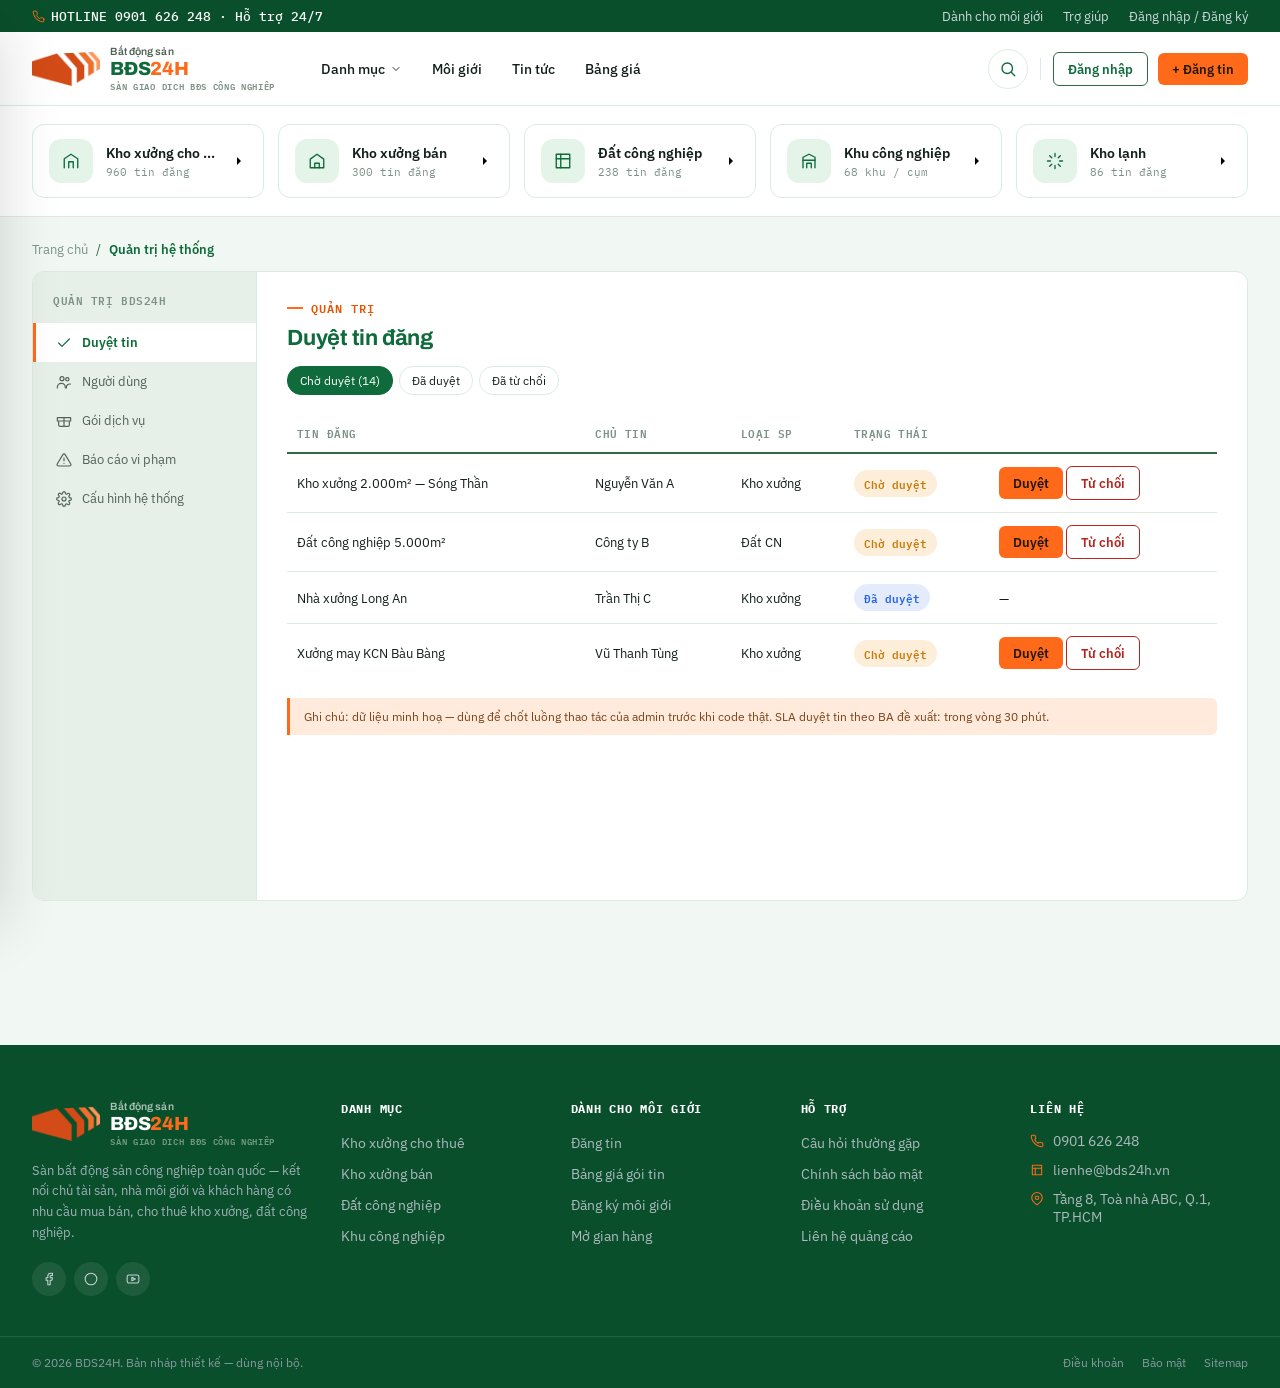
==== commit 6c2463a4: "Add files via upload" ====
--- a/admin.html
+++ b/admin.html
@@ -27,7 +27,14 @@
 
 <header class="site-header">
   <div class="header-row container">
-    <a href="index.html" class="brand"><span class="mark">24H</span>BDS<span>24H</span></a>
+    <a href="index.html" class="brand">
+      <img class="brand-mark" src="assets/img/logo-mark.png" alt="BDS 24H">
+      <span class="brand-text">
+        <span class="bt-sub">Bất động sản</span>
+        <span class="bt-main">BĐS<em>24H</em></span>
+        <span class="bt-tag">Sàn giao dịch BĐS công nghiệp</span>
+      </span>
+    </a>
 
     <button class="hamburger" aria-label="Menu">
       <svg class="ic" viewBox="0 0 24 24"><path d="M3 6h18M3 12h18M3 18h18"/></svg>
@@ -84,7 +91,14 @@
 <!-- ============ MOBILE NAV DRAWER ============ -->
 <div class="mobile-nav">
   <div class="mn-head">
-    <a href="index.html" class="brand"><span class="mark">24H</span>BDS<span>24H</span></a>
+    <a href="index.html" class="brand">
+      <img class="brand-mark" src="assets/img/logo-mark.png" alt="BDS 24H">
+      <span class="brand-text">
+        <span class="bt-sub">Bất động sản</span>
+        <span class="bt-main">BĐS<em>24H</em></span>
+        <span class="bt-tag">Sàn giao dịch BĐS công nghiệp</span>
+      </span>
+    </a>
     <button class="mn-close" aria-label="Đóng menu"><svg class="ic" viewBox="0 0 24 24"><path d="M18 6 6 18M6 6l12 12"/></svg></button>
   </div>
   <div class="mn-search">
@@ -252,7 +266,14 @@
   <div class="footer-top container">
     <div class="footer-grid">
       <div class="footer-brand">
-        <a href="index.html" class="brand"><span class="mark">24H</span>BDS<span>24H</span></a>
+        <a href="index.html" class="brand">
+      <img class="brand-mark" src="assets/img/logo-mark.png" alt="BDS 24H">
+      <span class="brand-text">
+        <span class="bt-sub">Bất động sản</span>
+        <span class="bt-main">BĐS<em>24H</em></span>
+        <span class="bt-tag">Sàn giao dịch BĐS công nghiệp</span>
+      </span>
+    </a>
         <p class="footer-desc">Sàn bất động sản công nghiệp toàn quốc — kết nối chủ tài sản, nhà môi giới và khách hàng có nhu cầu mua bán, cho thuê kho xưởng, đất công nghiệp.</p>
         <div class="footer-social">
           <a href="#" aria-label="Facebook"><svg class="ic sm" viewBox="0 0 24 24"><path d="M18 2h-3a5 5 0 0 0-5 5v3H7v4h3v8h4v-8h3l1-4h-4V7a1 1 0 0 1 1-1h3z"/></svg></a>
--- a/assets/css/styles.css
+++ b/assets/css/styles.css
@@ -102,9 +102,13 @@
 
 .site-header{background:#fff;border-bottom:1px solid var(--line);position:sticky;top:0;z-index:50;}
 .header-row{display:flex;align-items:center;gap:32px;padding:14px 32px;}
-.brand{display:flex;align-items:center;gap:9px;font-family:'Archivo',sans-serif;font-weight:800;font-size:21px;letter-spacing:-0.02em;color:var(--steel-dk);flex:none;}
-.brand .mark{width:34px;height:34px;border-radius:8px;background:var(--steel-dk);display:flex;align-items:center;justify-content:center;color:var(--amber);font-size:15px;}
-.brand span{color:var(--amber);}
+.brand{display:flex;align-items:center;gap:10px;font-family:'Archivo',sans-serif;flex:none;}
+.brand-mark{height:34px;width:auto;flex:none;display:block;}
+.brand-text{display:flex;flex-direction:column;line-height:1.14;}
+.brand-text .bt-sub{font-size:10.5px;font-weight:600;color:var(--text-muted);letter-spacing:.01em;}
+.brand-text .bt-main{font-size:19px;font-weight:800;letter-spacing:-0.02em;color:var(--steel-dk);}
+.brand-text .bt-main em{font-style:normal;color:var(--amber);}
+.brand-text .bt-tag{font-size:8.5px;font-weight:600;color:var(--off);letter-spacing:.08em;text-transform:uppercase;margin-top:2px;font-family:'IBM Plex Mono',monospace;}
 
 .main-nav{display:flex;align-items:center;gap:2px;flex:1;}
 .main-nav>li{position:relative;}
@@ -177,8 +181,10 @@
 .footer-top{padding:56px 32px 40px;}
 .footer-grid{display:grid;grid-template-columns:1.4fr 1fr 1fr 1fr 1.1fr;gap:32px;}
 .footer-brand .brand{color:#fff;}
-.footer-brand .brand .mark{background:var(--amber);color:var(--steel-dker);}
-.footer-brand .brand span{color:var(--amber);}
+.footer-brand .brand .bt-sub{color:rgba(255,255,255,.65);}
+.footer-brand .brand .bt-main{color:#fff;}
+.footer-brand .brand .bt-main em{color:var(--amber);}
+.footer-brand .brand .bt-tag{color:rgba(255,255,255,.42);}
 .footer-desc{font-size:13px;color:#9fb0b8;line-height:1.6;margin:14px 0 18px;max-width:280px;}
 .footer-social{display:flex;gap:8px;}
 .footer-social a{width:34px;height:34px;border-radius:50%;background:rgba(255,255,255,.08);display:flex;align-items:center;justify-content:center;}
@@ -207,9 +213,9 @@
    ========================================================= */
 .pcard{background:var(--panel);border:1px solid var(--line);border-radius:var(--r);overflow:hidden;transition:.18s ease;position:relative;display:flex;flex-direction:column;}
 .pcard:hover{box-shadow:var(--shadow-md);transform:translateY(-3px);border-color:var(--steel-lt);}
-.pcard-media{aspect-ratio:4/3;position:relative;background:
-  linear-gradient(150deg,var(--steel-dk),var(--steel-dker) 75%);
-  overflow:hidden;
+.pcard-media{aspect-ratio:4/3;position:relative;overflow:hidden;
+  background-image:linear-gradient(180deg,rgba(8,18,14,.1) 45%,rgba(8,18,14,.6)),var(--photo,linear-gradient(150deg,var(--steel-dk),var(--steel-dker) 75%));
+  background-size:cover;background-position:center;
 }
 .pcard-media svg.wm{position:absolute;inset:0;margin:auto;width:44%;opacity:.16;color:#fff;}
 .pcard-media::before,.pcard-media::after{content:'';position:absolute;width:14px;height:14px;border-color:rgba(255,255,255,.55);z-index:1;pointer-events:none;}
@@ -228,6 +234,8 @@
 .pcard-specs{display:flex;flex-wrap:wrap;gap:6px;margin-top:2px;}
 .spec-pill{display:inline-flex;align-items:center;gap:5px;background:var(--steel-pale);color:var(--steel-dk);font-family:'IBM Plex Mono',monospace;font-size:11px;padding:5px 9px;border-radius:5px;}
 .spec-pill .ic{width:12px;height:12px;}
+.pcard-verified{display:flex;align-items:center;gap:4px;font-size:10.5px;color:var(--ok);font-weight:600;}
+.pcard-verified .ic{width:11px;height:11px;flex:none;}
 .pcard-foot{margin-top:auto;padding-top:10px;border-top:1px solid var(--line);display:flex;align-items:center;justify-content:space-between;}
 .price{color:var(--amber-dk);font-weight:700;font-size:15px;font-family:'IBM Plex Mono',monospace;}
 .price small{color:var(--off);font-weight:500;font-size:11px;}
@@ -266,7 +274,10 @@
 .hero-visual .frame::before,.hero-visual .frame::after{content:'';position:absolute;width:18px;height:18px;border:2px solid var(--amber);}
 .hero-visual .frame::before{top:-2px;left:-2px;border-right:none;border-bottom:none;}
 .hero-visual .frame::after{bottom:-2px;right:-2px;border-left:none;border-top:none;}
-.hero-visual-inner{position:absolute;inset:24px;background:rgba(255,255,255,.07);border:1px solid rgba(255,255,255,.18);border-radius:var(--r);display:flex;align-items:center;justify-content:center;}
+.hero-visual-inner{position:absolute;inset:24px;border:1px solid rgba(255,255,255,.18);border-radius:var(--r);overflow:hidden;
+  background-image:linear-gradient(180deg,rgba(6,16,13,.12),rgba(6,16,13,.42)),var(--photo,rgba(255,255,255,.07));
+  background-size:cover;background-position:center;
+}
 .hero-visual-inner svg{width:56%;height:56%;color:rgba(255,255,255,.85);}
 .hero-visual .measure-top{position:absolute;top:-22px;left:24px;right:24px;border-top:1px dashed rgba(255,255,255,.4);text-align:center;font-family:'IBM Plex Mono',monospace;font-size:10px;color:rgba(255,255,255,.6);padding-top:4px;}
 .hero-visual .tag{position:absolute;background:#fff;color:var(--steel-dk);font-family:'IBM Plex Mono',monospace;font-size:10.5px;font-weight:600;padding:6px 11px;border-radius:7px;box-shadow:var(--shadow-md);display:flex;align-items:center;gap:6px;white-space:nowrap;}
@@ -336,6 +347,8 @@
 .promo-card.orange::before{background-color:var(--amber-dk);}
 .promo-card .promo-ic{position:absolute;right:14px;bottom:10px;width:96px;height:96px;opacity:.16;color:#fff;}
 .promo-card .tag{position:relative;font-family:'IBM Plex Mono',monospace;font-size:10.5px;text-transform:uppercase;letter-spacing:.06em;background:rgba(255,255,255,.15);width:fit-content;padding:4px 10px;border-radius:20px;margin-bottom:10px;}
+.promo-card .countdown{position:relative;display:flex;align-items:center;gap:5px;font-family:'IBM Plex Sans',Arial,sans-serif;font-size:11px;color:var(--amber);font-weight:600;margin-bottom:8px;}
+.promo-card .countdown .ic{width:12px;height:12px;flex:none;}
 .promo-card h3{position:relative;color:#fff;font-size:19px;margin-bottom:6px;max-width:75%;}
 .promo-card p{position:relative;font-size:12.5px;color:rgba(255,255,255,.8);margin:0 0 14px;max-width:75%;}
 .promo-card .btn{position:relative;width:fit-content;}
@@ -351,12 +364,16 @@
 .cat-tile h3{font-size:16px;}
 .cat-tile p{font-size:12.5px;color:var(--text-muted);margin:0;line-height:1.5;}
 .cat-tile .count{font-family:'IBM Plex Mono',monospace;font-size:11.5px;color:var(--amber-dk);font-weight:600;margin-top:auto;display:flex;align-items:center;gap:5px;}
+.cat-tile .cat-ribbon{position:absolute;top:16px;right:16px;background:var(--amber);color:#221800;font-size:9.5px;font-weight:700;padding:3px 9px;border-radius:20px;font-family:'IBM Plex Sans',Arial,sans-serif;letter-spacing:.02em;text-transform:uppercase;}
+.cat-tile .cat-trend{display:flex;align-items:center;gap:4px;font-size:10.5px;color:var(--ok);font-weight:600;margin-top:2px;}
+.cat-tile .cat-trend .ic{width:11px;height:11px;}
 
 /* trust features */
-.trust-card{padding:26px 22px;background:var(--panel);border:1px solid var(--line);border-radius:var(--r);}
+.trust-card{padding:26px 22px;background:var(--panel);border:1px solid var(--line);border-radius:var(--r);position:relative;overflow:hidden;}
 .trust-card .icwrap{width:44px;height:44px;border-radius:10px;background:var(--steel-dk);color:var(--amber);display:flex;align-items:center;justify-content:center;margin-bottom:16px;}
 .trust-card h3{font-size:15px;margin-bottom:6px;}
 .trust-card p{font-size:12.5px;color:var(--text-muted);line-height:1.55;margin:0;}
+.trust-card .stat-badge{position:absolute;top:24px;right:22px;font-family:'IBM Plex Mono',monospace;font-weight:800;font-size:21px;color:var(--amber-dk);letter-spacing:-.02em;}
 
 /* process steps */
 .process{display:grid;grid-template-columns:repeat(4,1fr);gap:0;position:relative;}
@@ -369,7 +386,10 @@
 
 /* kcn card */
 .kcn-card{border:1px solid var(--line);border-radius:var(--r);overflow:hidden;background:var(--panel);}
-.kcn-media{aspect-ratio:16/9;background:linear-gradient(150deg,var(--steel-dk),var(--steel-dker) 75%);position:relative;}
+.kcn-media{aspect-ratio:16/9;position:relative;
+  background-image:linear-gradient(180deg,rgba(8,18,14,.14) 40%,rgba(8,18,14,.58)),var(--photo,linear-gradient(150deg,var(--steel-dk),var(--steel-dker) 75%));
+  background-size:cover;background-position:center;
+}
 .kcn-media svg.wm{position:absolute;inset:0;margin:auto;width:36%;opacity:.16;color:#fff;}
 .kcn-media .badge-live{position:absolute;top:10px;left:10px;background:var(--ok);color:#fff;font-size:10.5px;padding:4px 10px;border-radius:20px;display:flex;align-items:center;gap:5px;font-weight:600;}
 .kcn-media .badge-live .dot{width:6px;height:6px;border-radius:50%;background:#fff;}
@@ -378,11 +398,16 @@
 .kcn-body .loc{font-size:12.5px;color:var(--text-muted);display:flex;gap:5px;align-items:center;margin-bottom:12px;}
 .kcn-meta{display:flex;justify-content:space-between;font-size:11.5px;color:var(--off);border-top:1px solid var(--line);padding-top:10px;}
 .kcn-meta b{color:var(--steel-dk);font-family:'IBM Plex Mono',monospace;}
+.kcn-fill{height:5px;border-radius:3px;background:var(--line);overflow:hidden;margin-top:9px;}
+.kcn-fill span{display:block;height:100%;background:linear-gradient(90deg,var(--steel),var(--steel-dk));border-radius:3px;}
 
 /* news card */
 .news-card{border:1px solid var(--line);border-radius:var(--r);overflow:hidden;background:var(--panel);transition:box-shadow .15s,transform .15s;}
 .news-card:hover{box-shadow:var(--shadow-lg);transform:translateY(-2px);}
-.news-media{aspect-ratio:16/10;background:linear-gradient(150deg,var(--grad,var(--paper-dk),var(--line)));position:relative;display:flex;align-items:center;justify-content:center;color:var(--steel-lt);overflow:hidden;}
+.news-media{aspect-ratio:16/10;position:relative;display:flex;align-items:center;justify-content:center;color:var(--steel-lt);overflow:hidden;
+  background-image:linear-gradient(150deg,rgba(10,22,17,.5),rgba(10,22,17,.62)),var(--photo,linear-gradient(150deg,var(--grad,var(--paper-dk),var(--line))));
+  background-size:cover;background-position:center;
+}
 .news-media svg.wm{position:absolute;inset:0;margin:auto;width:34%;opacity:.22;color:#fff;}
 .news-body{padding:16px;}
 .news-tag{display:inline-block;background:var(--amber-pale);color:var(--amber-dk);font-size:10.5px;font-weight:700;padding:3px 9px;border-radius:20px;margin-bottom:10px;text-transform:uppercase;letter-spacing:.03em;}
@@ -404,7 +429,10 @@
 .news-hero{display:grid;grid-template-columns:1.7fr 1fr;gap:20px;margin:20px 0 28px;}
 .news-hero-main{display:flex;flex-direction:column;border:1px solid var(--line);border-radius:var(--r-lg);overflow:hidden;background:var(--panel);transition:box-shadow .15s;}
 .news-hero-main:hover{box-shadow:var(--shadow-lg);}
-.nh-media{position:relative;aspect-ratio:16/8;background:linear-gradient(150deg,var(--grad));display:flex;align-items:flex-end;padding:16px;overflow:hidden;}
+.nh-media{position:relative;aspect-ratio:16/8;display:flex;align-items:flex-end;padding:16px;overflow:hidden;
+  background-image:linear-gradient(0deg,rgba(6,15,12,.65),rgba(6,15,12,.05) 55%),var(--photo,linear-gradient(150deg,var(--grad)));
+  background-size:cover;background-position:center;
+}
 .nh-media svg.wm{position:absolute;inset:0;margin:auto;width:38%;opacity:.2;color:#fff;}
 .nh-body{padding:22px 24px 24px;}
 .nh-body h2{font-size:21px;line-height:1.3;margin-bottom:10px;font-family:'Archivo',sans-serif;}
@@ -414,7 +442,10 @@
 .nhs-title{font-size:11px;text-transform:uppercase;letter-spacing:.06em;color:var(--steel-lt);font-family:'IBM Plex Mono',monospace;font-weight:600;padding:4px 6px 10px;}
 .nhs-item{display:flex;gap:12px;padding:10px 6px;border-radius:var(--r-sm);align-items:flex-start;}
 .nhs-item:hover{background:var(--steel-pale);}
-.nhs-thumb{width:56px;height:56px;flex:none;border-radius:var(--r-sm);background:linear-gradient(150deg,var(--grad));display:flex;align-items:center;justify-content:center;}
+.nhs-thumb{width:56px;height:56px;flex:none;border-radius:var(--r-sm);display:flex;align-items:center;justify-content:center;
+  background-image:linear-gradient(150deg,rgba(10,22,17,.38),rgba(10,22,17,.5)),var(--photo,linear-gradient(150deg,var(--grad)));
+  background-size:cover;background-position:center;
+}
 .nhs-thumb svg{width:22px;height:22px;color:#fff;opacity:.85;}
 .nhs-item h4{font-size:13px;line-height:1.4;margin-bottom:4px;font-weight:600;}
 
@@ -525,11 +556,14 @@
    DETAIL PAGE (Chi tiết SP)
    ========================================================= */
 .detail-layout{display:grid;grid-template-columns:1fr 340px;gap:28px;align-items:start;}
-.gallery{border-radius:var(--r-lg);overflow:hidden;position:relative;aspect-ratio:16/9;background:linear-gradient(150deg,var(--steel-dk),var(--steel-dker) 75%);}
+.gallery{border-radius:var(--r-lg);overflow:hidden;position:relative;aspect-ratio:16/9;
+  background-image:linear-gradient(180deg,rgba(8,18,14,.06) 55%,rgba(8,18,14,.48)),var(--photo,linear-gradient(150deg,var(--steel-dk),var(--steel-dker) 75%));
+  background-size:cover;background-position:center;
+}
 .gallery svg.wm{position:absolute;inset:0;margin:auto;width:26%;opacity:.18;color:#fff;}
 .gallery .gallery-badge{position:absolute;top:14px;left:14px;display:flex;gap:8px;}
 .gallery .thumbs{position:absolute;bottom:14px;left:14px;right:14px;display:flex;gap:8px;}
-.gallery .thumbs span{flex:1;aspect-ratio:1/1;max-width:64px;border-radius:6px;border:2px solid rgba(255,255,255,.5);background:rgba(255,255,255,.12);}
+.gallery .thumbs span{flex:1;aspect-ratio:1/1;max-width:64px;border-radius:6px;border:2px solid rgba(255,255,255,.5);background-color:rgba(255,255,255,.12);background-image:var(--photo,none);background-size:cover;background-position:center;}
 .gallery .thumbs span.on{border-color:var(--amber);}
 .gallery .count-badge{position:absolute;bottom:14px;right:14px;background:rgba(10,20,15,.65);color:#fff;font-size:11.5px;padding:5px 11px;border-radius:20px;font-family:'IBM Plex Mono',monospace;}
 
@@ -623,7 +657,8 @@
    ========================================================= */
 .broker-card{background:var(--panel);border:1px solid var(--line);border-radius:var(--r);padding:20px 16px;text-align:center;transition:.15s;}
 .broker-card:hover{box-shadow:var(--shadow-md);transform:translateY(-3px);border-color:var(--steel-lt);}
-.broker-card .av{width:64px;height:64px;border-radius:50%;background:var(--steel-pale);color:var(--steel-dk);display:flex;align-items:center;justify-content:center;font-weight:700;font-size:20px;font-family:'Archivo',sans-serif;margin:0 auto 12px;}
+.broker-card .av{width:64px;height:64px;border-radius:50%;background-color:var(--steel-pale);color:var(--steel-dk);display:flex;align-items:center;justify-content:center;font-weight:700;font-size:20px;font-family:'Archivo',sans-serif;margin:0 auto 12px;background-image:var(--photo,none);background-size:cover;background-position:center;overflow:hidden;}
+.broker-card .av[style*="--photo"]{color:transparent;}
 .broker-card b{font-size:13.5px;display:block;}
 .broker-card .verified{display:inline-flex;align-items:center;gap:4px;color:var(--ok);font-size:10.5px;font-weight:600;margin:4px 0;}
 .broker-card .verified .ic{width:11px;height:11px;}
@@ -631,10 +666,13 @@
 .broker-card .stats-row{display:flex;justify-content:center;gap:14px;font-size:11px;color:var(--off);border-top:1px solid var(--line);padding-top:10px;font-family:'IBM Plex Mono',monospace;}
 .broker-card .stats-row b{color:var(--steel-dk);font-size:13px;display:block;}
 
-.shop-banner{aspect-ratio:6/1;border-radius:var(--r-lg);background:linear-gradient(120deg,var(--steel-dk),var(--steel-dker));position:relative;overflow:hidden;}
-.shop-banner::before{content:'';position:absolute;inset:0;background-image:var(--blueprint);}
+.shop-banner{aspect-ratio:6/1;border-radius:var(--r-lg);position:relative;overflow:hidden;
+  background-image:linear-gradient(120deg,rgba(10,22,17,.62),rgba(10,22,17,.32)),var(--photo,linear-gradient(120deg,var(--steel-dk),var(--steel-dker)));
+  background-size:cover;background-position:center;
+}
+.shop-banner::before{content:'';position:absolute;inset:0;background-image:var(--blueprint);opacity:.55;}
 .shop-head{display:flex;gap:16px;align-items:flex-end;margin-top:-20px;padding-left:24px;position:relative;}
-.shop-head .av{width:76px;height:76px;border-radius:50%;border:4px solid #fff;background:var(--steel-pale);color:var(--steel-dk);display:flex;align-items:center;justify-content:center;font-weight:700;font-size:24px;font-family:'Archivo',sans-serif;flex:none;}
+.shop-head .av{width:76px;height:76px;border-radius:50%;border:4px solid #fff;background-color:var(--steel-pale);color:var(--steel-dk);display:flex;align-items:center;justify-content:center;font-weight:700;font-size:24px;font-family:'Archivo',sans-serif;flex:none;background-image:var(--photo,none);background-size:cover;background-position:center;overflow:hidden;}
 .shop-head .info{padding-bottom:0;}
 .shop-head h1{font-size:22px;margin-bottom:4px;}
 .shop-head .meta{display:flex;align-items:center;gap:10px;font-size:12.5px;color:var(--text-muted);}
@@ -690,8 +728,11 @@
   .header-actions{gap:8px;}
   .header-actions .btn.ghost{display:none;}
   .header-search-btn{width:36px;height:36px;}
-  .brand{font-size:17px;gap:7px;}
-  .brand .mark{width:28px;height:28px;font-size:12px;}
+  .brand{gap:7px;}
+  .brand-mark{height:27px;}
+  .brand-text .bt-main{font-size:16px;}
+  .brand-text .bt-sub{font-size:9.5px;}
+  .brand-text .bt-tag{display:none;}
   .promo-stack{flex-direction:column;}
   .hero-cta .btn{flex:1;}
   .appmain{padding:18px 16px;}
